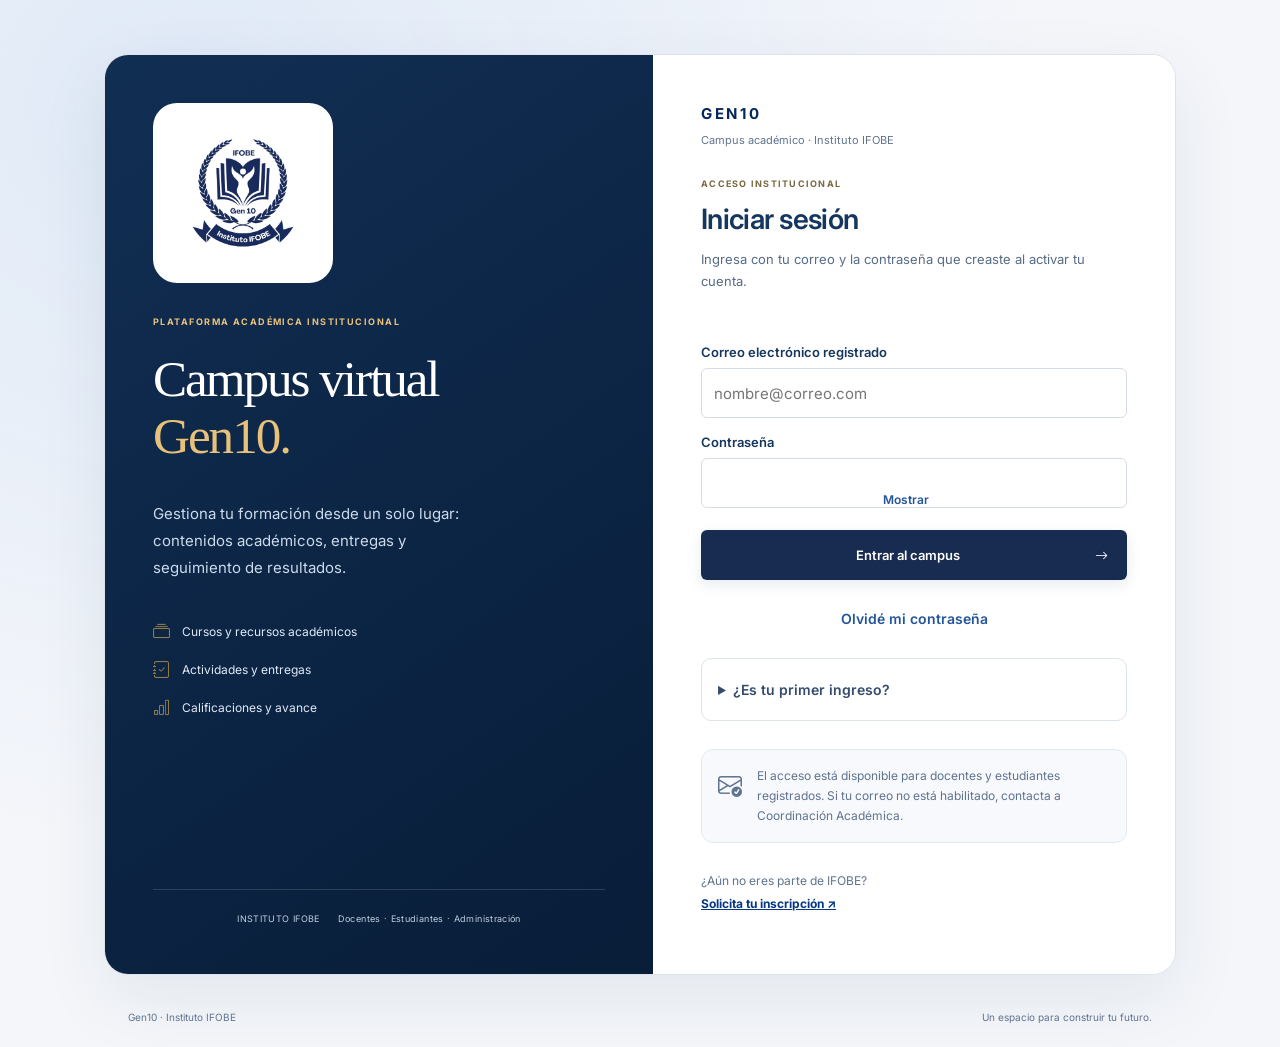
==== gen10.html @ a33c7412 "Add files via upload" ====
<!doctype html>
<html lang="es">
<head>
  <meta charset="utf-8">
  <meta name="viewport" content="width=device-width, initial-scale=1">
  <meta name="theme-color" content="#041f48">
  <title>Gen10 · Campus IFOBE</title>
  <link rel="icon" data-ifobe-imagen="icono">
  <link rel="stylesheet" href="vendor/bootstrap-icons/bootstrap-icons.min.css">
  <link rel="stylesheet" href="gen10.css">
  <link rel="stylesheet" href="gen10-institucional.css">
  <script src="inscripcion-config.js" defer></script>
  <script src="gen10-archivos.js" defer></script>
  <script src="gen10.js" defer></script>
  <script src="gen10-slider.js" defer></script>
</head>
<body>
  <a class="skip-link" href="#contenido">Saltar al contenido</a>
  <header class="campus-top">
    <a class="campus-brand" href="gen10.html" aria-label="Gen10 IFOBE, inicio"><img data-ifobe-imagen="logo" alt=""><span>gen<span class="brand-ten">10</span><small>EL CAMPUS DE IFOBE</small></span></a>
    <span class="top-caption">Aprender. Compartir. Crecer.</span>
    <div id="account" hidden><span id="accountName"></span><button id="logout" class="quiet" type="button">Salir <i class="bi bi-box-arrow-right" aria-hidden="true"></i></button></div>
  </header>
  <div id="notice" class="notice" role="status" aria-live="polite" tabindex="-1" hidden></div>
  <main id="contenido">
    <section id="access" class="access-layout" aria-labelledby="accessTitle">
      <div class="access-story">
        <img class="institute-logo" data-ifobe-imagen="logo" width="500" height="500" alt="Escudo del Instituto IFOBE">
        <p class="eyebrow">PLATAFORMA ACADÉMICA INSTITUCIONAL</p>
        <h1 id="accessTitle">Campus virtual<br><em>Gen10.</em></h1>
        <p>Gestiona tu formación desde un solo lugar: contenidos académicos, entregas y seguimiento de resultados.</p>
        <ul class="access-capabilities"><li><i class="bi bi-collection" aria-hidden="true"></i> Cursos y recursos académicos</li><li><i class="bi bi-journal-check" aria-hidden="true"></i> Actividades y entregas</li><li><i class="bi bi-bar-chart" aria-hidden="true"></i> Calificaciones y avance</li></ul>
        <div class="story-footer"><span>INSTITUTO IFOBE</span><span>Docentes · Estudiantes · Administración</span></div>
      </div>
      <div class="access-form">
        <div class="access-identity"><div><span>GEN10</span><p>Campus académico · Instituto IFOBE</p></div></div>
        <p class="eyebrow">ACCESO INSTITUCIONAL</p><h2 id="accessFormTitle">Iniciar sesión</h2>
        <p id="accessHelp">Ingresa con tu correo y la contraseña que creaste al activar tu cuenta.</p>
        <form id="loginForm">
          <label for="loginEmail">Correo electrónico registrado</label><input id="loginEmail" name="username" type="email" autocomplete="username" placeholder="nombre@correo.com" maxlength="150" required>
          <label for="loginPassword">Contraseña</label><div class="password-field"><input id="loginPassword" name="password" type="password" autocomplete="current-password" minlength="12" maxlength="128" required><button type="button" class="password-toggle" data-password="loginPassword" aria-label="Mostrar contraseña" aria-pressed="false">Mostrar</button></div>
          <button type="submit">Entrar al campus <i class="bi bi-arrow-right" aria-hidden="true"></i></button>
          <button id="recoverPassword" class="quiet" type="button">Olvidé mi contraseña</button>
          <details id="activationOptions" class="activation-options"><summary>¿Es tu primer ingreso?</summary><p>Activa tu cuenta una sola vez para crear tu contraseña. Tu correo debe estar habilitado por IFOBE.</p><button id="activateAccount" class="quiet" type="button">Activar mi cuenta</button></details>
        </form>
        <form id="requestCode" hidden><label for="email">Tu correo electrónico</label><input id="email" name="email" type="email" autocomplete="email" placeholder="nombre@correo.com" maxlength="150" required><button type="submit">Recibir código único <i class="bi bi-arrow-right" aria-hidden="true"></i></button><button id="backToLogin" class="quiet" type="button">Volver al inicio de sesión</button></form>
        <form id="verifyCode" hidden>
          <label for="code">Código único recibido por correo</label><input id="code" name="code" autocomplete="one-time-code" autocapitalize="characters" spellcheck="false" placeholder="8 caracteres" pattern="[A-Fa-f0-9]{8}" minlength="8" maxlength="8" required aria-describedby="codeHelp"><p id="codeHelp" class="hint">Válido durante 10 minutos. Utiliza el último código recibido para crear tu contraseña.</p>
          <label for="newPassword">Nueva contraseña</label><div class="password-field"><input id="newPassword" name="newPassword" type="password" autocomplete="new-password" minlength="12" maxlength="128" required aria-describedby="passwordHelp"><button type="button" class="password-toggle" data-password="newPassword" aria-label="Mostrar contraseña" aria-pressed="false">Mostrar</button></div><p id="passwordHelp" class="hint">Entre 12 y 128 caracteres. Puedes usar una frase que recuerdes.</p>
          <label for="confirmPassword">Repite la contraseña</label><div class="password-field"><input id="confirmPassword" name="confirmPassword" type="password" autocomplete="new-password" minlength="12" maxlength="128" required><button type="button" class="password-toggle" data-password="confirmPassword" aria-label="Mostrar contraseña" aria-pressed="false">Mostrar</button></div>
          <button type="submit">Guardar contraseña y entrar</button><button id="changeEmail" class="quiet" type="button">Cambiar correo o pedir otro código</button><button id="cancelActivation" class="quiet" type="button">Ya tengo contraseña: iniciar sesión</button>
        </form>
        <div class="access-note"><i class="bi bi-envelope-check" aria-hidden="true"></i><p>El acceso está disponible para docentes y estudiantes registrados. Si tu correo no está habilitado, contacta a Coordinación Académica.</p></div>
        <p class="admissions-link">¿Aún no eres parte de IFOBE? <a href="inscripcion.html">Solicita tu inscripción ↗</a></p>
      </div>
    </section>
    <section id="campus" class="campus-layout" hidden aria-label="Mi campus">
      <aside class="campus-sidebar"><p class="eyebrow">MI ESPACIO</p><nav aria-label="Campus"><button type="button" id="profileNav" data-view="perfil"><i class="bi bi-person" aria-hidden="true"></i> Datos y documentos</button><button type="button" data-view="inicio"><i class="bi bi-grid" aria-hidden="true"></i> Mi inicio</button><button type="button" data-view="cursos"><i class="bi bi-collection" aria-hidden="true"></i> Mis cursos</button><button type="button" data-view="tareas"><i class="bi bi-journal-check" aria-hidden="true"></i> Tareas</button><button type="button" data-view="examenes"><i class="bi bi-ui-checks" aria-hidden="true"></i> Exámenes</button><button type="button" data-view="seguimiento"><i class="bi bi-bar-chart" aria-hidden="true"></i> Notas y avance</button><button type="button" id="adminNav" data-view="administracion" hidden><i class="bi bi-people" aria-hidden="true"></i> Administración</button></nav><div class="sidebar-note"><i class="bi bi-lightbulb" aria-hidden="true"></i><p>Un paso a la vez.<br>Cada día, más cerca.</p></div></aside>
      <div class="campus-content"><section class="campus-slider" aria-label="Imágenes del Instituto IFOBE" aria-roledescription="carrusel">
  <div class="campus-slide" role="group" aria-label="1 de 2">
    <img class="campus-slide-background" src="img/fondo2.png" alt="" width="2000" height="1414">
    <img class="campus-slide-logo" data-ifobe-imagen="logo" alt="Escudo del Instituto IFOBE" width="500" height="500">
    <div><p>INSTITUTO IFOBE</p><h2>Tu formación nos une.</h2><span>Bienvenido a nuestro campus Gen10</span></div>
  </div>
  <div class="campus-slide" role="group" aria-label="2 de 2" hidden>
    <img class="campus-slide-background" src="img/fondo2.png" alt="" width="2000" height="1414" loading="lazy">
    <img class="campus-slide-logo" data-ifobe-imagen="logo" alt="Escudo del Instituto IFOBE" width="500" height="500">
    <div><p>GEN10 · IFOBE</p><h2>Aprender. Compartir. Crecer.</h2><span>Un espacio para construir tu futuro</span></div>
  </div>
  <div class="campus-slider-controls">
    <button type="button" data-slider-prev aria-label="Imagen anterior">‹</button>
    <span data-slider-count>1 / 2</span>
    <button type="button" data-slider-next aria-label="Imagen siguiente">›</button>
    <button type="button" data-slider-pause aria-pressed="false">Pausar</button>
  </div>
</section><div class="workspace-bar"><span id="breadcrumb">Mi inicio</span><button type="button" class="quiet" id="refresh"><i class="bi bi-arrow-clockwise" aria-hidden="true"></i> Actualizar</button></div><div id="view"></div></div>
    </section>
  </main>
  <footer class="campus-footer"><span>Gen10 · Instituto IFOBE</span><span>Un espacio para construir tu futuro.</span></footer>
  <dialog id="editor" aria-labelledby="editorTitle"><div class="dialog-heading"><h2 id="editorTitle"></h2><button type="button" id="closeEditor" class="quiet" aria-label="Cerrar">✕</button></div><form id="editorForm"><div id="editorFields"></div><p id="editorError" class="form-error" role="alert" hidden></p><div class="dialog-actions"><button type="submit" id="saveEditor">Guardar</button></div></form></dialog>
  <dialog id="fileViewer" class="file-viewer" aria-labelledby="fileTitle"><div class="dialog-heading"><h2 id="fileTitle">Archivo</h2><button id="closeFile" class="quiet" type="button">Cerrar</button></div><div id="fileContent"></div><div class="dialog-actions"><a id="fileOpen" class="download-file" target="_blank" rel="noopener noreferrer" hidden>Abrir en otra pestaña</a><a id="fileDownload" class="download-file" download hidden>Descargar archivo</a></div></dialog>
  <dialog id="loadingDialog" class="loading-dialog" aria-labelledby="loadingTitle" aria-describedby="loadingMessage"><div class="loading-spinner" aria-hidden="true"></div><h2 id="loadingTitle">Un momento</h2><p id="loadingMessage" role="status" aria-live="polite">Preparando tu campus…</p><span>Gen10 · Instituto IFOBE</span></dialog>
</body>
</html>
---- gen10.css ----
@import url('https://fonts.googleapis.com/css2?family=DM+Sans:wght@400;500;600;700&family=Manrope:wght@400;500;600;700;800&display=swap');
:root{font-family:'DM Sans',system-ui,sans-serif;color:#203638;background:#f7f8f5;font-synthesis:none;--green:#163c3b;--muted:#657474;--line:#dde4de;--lime:#d6eb9b}
*{box-sizing:border-box}body{margin:0}button,input,select,textarea{font:inherit}button,a,input,select,textarea{touch-action:manipulation}button{cursor:pointer;border:1px solid transparent;background:var(--green);color:white;border-radius:10px;padding:12px 18px;font-weight:600;min-height:44px}button:hover{background:#275352}button:disabled{opacity:.6;cursor:wait}a{color:var(--green)}button:focus-visible,a:focus-visible{outline:3px solid #8fba50;outline-offset:3px}[hidden]{display:none!important}h1,h2,h3,h4{font-family:Manrope,system-ui,sans-serif;letter-spacing:-.035em}p{line-height:1.65}h2{font-size:28px;margin:0 0 16px}h3{font-size:19px}.quiet{color:var(--green);background:transparent;border-color:var(--line)}.quiet:hover{background:#e8eee7}.skip-link{position:absolute;top:-100px;background:white;z-index:10;padding:14px}.skip-link:focus{top:4px}.campus-top{height:98px;display:flex;align-items:center;justify-content:space-between;gap:20px;max-width:1500px;margin:auto;padding:0 5%;border-bottom:1px solid var(--line)}.campus-brand{display:flex;align-items:center;gap:12px;text-decoration:none;font-family:Manrope,sans-serif;font-size:33px;font-weight:800;letter-spacing:-2px;line-height:1}.campus-brand img{width:48px;height:58px;object-fit:contain}.brand-ten{color:#789749}.campus-brand small{font:600 8px 'DM Sans',sans-serif;letter-spacing:2px;display:block;margin-top:9px}.top-caption{font-size:12px;color:var(--muted)}#account{display:flex;align-items:center;gap:16px;font-size:13px}#contenido{max-width:1440px;margin:auto}.access-layout{display:grid;grid-template-columns:1.15fr 1fr;gap:7%;padding:42px 5% 50px;align-items:center}.access-story{position:relative;overflow:hidden;background:var(--green);border-radius:24px;min-height:650px;padding:48px;color:#eff5e9}.eyebrow{font-size:10px;letter-spacing:2px;font-weight:700;margin:0 0 20px}.access-story>.eyebrow{color:var(--lime)}.access-story h1{font-size:clamp(36px,4.2vw,59px);line-height:1.13;font-weight:500;margin:25px 0}.access-story h1 em{font-style:normal;color:var(--lime)}.access-story>p:not(.eyebrow){font-size:14px;color:#c0d0c7;max-width:330px}.story-footer{display:flex;justify-content:space-between;gap:18px;border-top:1px solid #ffffff26;padding-top:20px;font-size:10px;color:#c6d5c9}.learning-art{position:relative;height:192px;max-width:300px;margin:12px auto 26px}.art-circle{position:absolute;width:175px;height:175px;border:1px solid #688277;border-radius:50%;right:-20px;top:0}.art-card{position:absolute;inset:15px 40px 0 0;transform:rotate(-7deg);border-radius:15px;background:#e9eddc;color:var(--green);padding:22px;box-shadow:10px 12px 0 #102f32}.art-card>i{font-size:27px;display:block;margin-bottom:15px}.art-card>span{font-size:14px;font-weight:700}.art-lines{display:flex;gap:5px;margin-top:18px}.art-lines b{display:block;height:5px;width:32%;background:#9aa986;border-radius:5px}.art-lines b:last-child{background:#cfd6c1}.art-seal{position:absolute;right:0;bottom:8px;border-radius:50%;background:var(--lime);color:var(--green);padding:20px;font-size:30px;transform:rotate(10deg)}.access-form{max-width:385px;width:100%;padding:20px 0}.access-form h2{font-size:34px}.access-form>p:not(.eyebrow){color:var(--muted);font-size:14px}.access-form form{margin-top:28px}.access-form form button{width:100%;margin-top:16px}.access-form form button .bi{float:right}.access-note{display:flex;gap:15px;margin-top:28px;padding-top:24px;border-top:1px solid var(--line);color:var(--muted)}.access-note .bi{font-size:24px}.access-note p{margin:0;font-size:12px}.admissions-link{font-size:12px!important;margin-top:28px}.admissions-link a{display:block;font-weight:700;margin-top:4px}label{display:block;font-size:12px;font-weight:700;margin:18px 0 8px}input,select,textarea{width:100%;min-height:46px;padding:12px;border:1px solid #ccd8ce;border-radius:8px;background:white;color:#203638}textarea{min-height:130px;resize:vertical;line-height:1.6}input:focus,select:focus,textarea:focus{outline:2px solid #bbd594;outline-offset:1px}input[type=checkbox]{width:18px;min-height:18px;margin-right:8px;accent-color:var(--green)}.checkbox-label{display:flex;align-items:center}.hint{font-size:12px;color:var(--muted)}.notice{max-width:1300px;margin:18px auto 0;border:1px solid #c4d6bf;border-radius:10px;background:#edf4e5;padding:14px 20px;font-size:14px}.notice[data-kind=error],.form-error{color:#8c3030;background:#fff0ed;border-color:#edc9c1}.campus-layout{display:grid;grid-template-columns:215px minmax(0,1fr);min-height:70vh;padding:0 4%}.campus-sidebar{border-right:1px solid var(--line);padding:32px 20px 24px 0}.campus-sidebar nav{display:grid;gap:8px}.campus-sidebar nav button{text-align:left;color:#63726b;background:transparent;font-size:13px;font-weight:500;padding:13px}.campus-sidebar nav button[aria-current=page]{background:#e3edd9;color:var(--green);font-weight:700}.campus-sidebar nav button:hover{background:#edf1e8}.campus-sidebar .bi{margin-right:8px;font-size:17px}.sidebar-note{border-radius:14px;background:#eaf0e3;padding:20px;margin-top:55px;font-size:12px}.sidebar-note>.bi{font-size:25px}.campus-content{padding:24px 0 45px 34px;min-width:0}.workspace-bar{display:flex;justify-content:space-between;align-items:center;margin-bottom:28px;font-size:12px;color:var(--muted)}.workspace-bar button{font-size:12px;padding:8px 12px}.welcome-banner{border-radius:18px;padding:30px;background:#e7eedb;position:relative;overflow:hidden}.welcome-banner .eyebrow{margin-bottom:10px}.welcome-banner h1{font-size:32px;margin:0 0 10px}.welcome-banner p{max-width:580px;margin:0;color:#566853;font-size:14px}.stats-grid{display:grid;grid-template-columns:repeat(3,minmax(0,1fr));gap:16px;margin:22px 0 30px}.stat{background:white;border:1px solid var(--line);border-radius:12px;padding:20px}.stat strong{font-family:Manrope,sans-serif;display:block;font-size:31px;margin-bottom:5px}.stat span{font-size:12px;color:var(--muted)}.section-heading{display:flex;justify-content:space-between;align-items:center;gap:16px;margin:25px 0 18px}.section-heading h2{margin:0;font-size:23px}.section-heading button{font-size:12px}.course-grid{display:grid;grid-template-columns:repeat(2,minmax(0,1fr));gap:20px}.course-card{background:white;border:1px solid var(--line);border-radius:15px;overflow:hidden}.course-cover{height:95px;background:#dfe9d4;display:flex;align-items:center;justify-content:space-between;padding:20px 24px}.course-card:nth-child(3n+2) .course-cover{background:#e6e5d8}.course-card:nth-child(3n) .course-cover{background:#dde8eb}.course-cover>.bi{font-size:35px;opacity:.7}.course-body{padding:22px}.course-body h3{margin:0 0 10px;overflow-wrap:anywhere}.course-body p{font-size:13px;color:var(--muted);display:-webkit-box;-webkit-line-clamp:2;-webkit-box-orient:vertical;overflow:hidden;min-height:42px}.course-body button{width:100%;margin-top:12px}.course-meta{display:flex;justify-content:space-between;font-size:11px;color:var(--muted);gap:8px}.badge{display:inline-block;font-size:10px;line-height:1.4;letter-spacing:.03em;border-radius:20px;padding:5px 9px;background:#ffffffa6;color:#39513a;font-weight:700}.badge.draft{background:#f6ebd5;color:#846221}.badge.late{background:#fae7de;color:#954624}.panel{background:white;border:1px solid var(--line);border-radius:14px;padding:24px;margin:18px 0}.panel h3{margin-top:0}.panel h4{margin:12px 0}.panel p{font-size:14px}.empty{padding:35px 24px;text-align:center;border:1px dashed #c8d4c5;border-radius:14px;color:var(--muted);font-size:14px}.actions{display:flex;flex-wrap:wrap;gap:10px;margin-top:16px}.actions button,.actions a{font-size:12px}.resource{display:inline-flex;align-items:center;gap:6px;font-weight:700;overflow-wrap:anywhere}.prose{white-space:pre-wrap;overflow-wrap:anywhere;font-size:14px;line-height:1.8}.muted{color:var(--muted)}.progress-label{display:flex;justify-content:space-between;font-size:12px;margin:16px 0 8px}progress{appearance:none;width:100%;height:7px;border:0;border-radius:10px;overflow:hidden;background:#e8eee4}progress::-webkit-progress-bar{background:#e8eee4}progress::-webkit-progress-value{background:#829e55}progress::-moz-progress-bar{background:#829e55}.tabs{display:flex;gap:8px;overflow:auto;margin-top:24px;padding-bottom:4px}.tabs button{white-space:nowrap;font-size:12px;background:transparent;color:var(--green);border-color:var(--line)}.tabs button[aria-pressed=true]{background:var(--green);color:white}.task-top{display:flex;justify-content:space-between;gap:15px;align-items:start}.task-top h3{margin-bottom:10px}.task-top small{font-size:11px;white-space:nowrap}.table-wrap{overflow:auto}table{width:100%;border-collapse:collapse;font-size:12px;min-width:560px}th,td{text-align:left;padding:14px 12px;border-bottom:1px solid var(--line);vertical-align:top}th{font-size:10px;text-transform:uppercase;letter-spacing:.06em;color:var(--muted)}td button{padding:7px 10px;min-height:35px;font-size:11px}td .hint{margin:5px 0}dialog{border:1px solid var(--line);border-radius:18px;width:min(680px,calc(100% - 28px));max-height:calc(100svh - 40px);padding:26px;color:#203638}dialog::backdrop{background:#0c2729a6;backdrop-filter:blur(3px)}.dialog-heading{display:flex;align-items:center;justify-content:space-between;gap:20px}.dialog-heading h2{font-size:24px;margin:0}.dialog-heading button{font-size:18px}.dialog-actions{display:flex;justify-content:flex-end;margin-top:22px}.form-error{border-radius:8px;padding:12px;font-size:13px}.campus-footer{max-width:1300px;border-top:1px solid var(--line);padding:25px 0;margin:0 auto;display:flex;justify-content:space-between;gap:20px;font-size:11px;color:var(--muted)}.grades-note{font-size:12px;color:var(--muted)}.toolbar{display:flex;gap:12px;align-items:center;flex-wrap:wrap}.toolbar input{max-width:340px}.staff-note{border-left:3px solid #a5bd75;padding-left:15px;color:var(--muted);font-size:13px}.submission{border-left:3px solid #cadab4;padding:0 0 0 20px;margin:22px 0}.submission h4{overflow-wrap:anywhere}
@media(max-width:1000px){.access-layout{gap:5%;padding:30px}.access-story{padding:32px}.campus-layout{grid-template-columns:180px minmax(0,1fr);padding:0 24px}.campus-content{padding-left:24px}.course-grid{grid-template-columns:1fr}.campus-footer{margin:0 25px}.notice{margin:16px 24px 0}}
@media(max-width:700px){.campus-top{height:82px;padding:0 20px}.campus-brand{font-size:28px}.campus-brand img{height:44px;width:36px}.top-caption{display:none}.access-layout{display:flex;flex-direction:column;padding:24px 20px;gap:25px}.access-story{min-height:0;width:100%;padding:28px}.access-story h1{font-size:38px}.learning-art{display:none}.story-footer{margin-top:25px}.access-form{max-width:none;padding:5px 8px 20px}.access-form h2{font-size:29px}.campus-layout{display:block;padding:0 16px}.campus-sidebar{border-right:0;border-bottom:1px solid var(--line);padding:18px 0 12px}.campus-sidebar>.eyebrow,.sidebar-note{display:none}.campus-sidebar nav{display:flex;overflow:auto;gap:5px}.campus-sidebar nav button{white-space:nowrap;font-size:11px;padding:10px}.campus-sidebar .bi{margin-right:4px}.campus-content{padding:20px 0 30px}.welcome-banner{padding:24px}.welcome-banner h1{font-size:26px}.stats-grid{gap:8px}.stat{padding:14px 10px}.stat strong{font-size:25px}.stat span{font-size:10px}.panel{padding:18px}.task-top{flex-direction:column;gap:0}.campus-footer{margin:0 20px;flex-direction:column;gap:5px}#accountName{display:none}.notice{margin:12px 16px 0}.section-heading{align-items:flex-start}.section-heading h2{font-size:21px}}
@media(prefers-reduced-motion:no-preference){button,a{transition:background .15s ease}dialog[open]{animation:appear .15s ease}@keyframes appear{from{opacity:0;transform:translateY(8px)}to{opacity:1;transform:translateY(0)}}}

/* Inicio del estudiante: agenda y resultados agrupados. */
.learning-overview{display:grid;grid-template-columns:1.25fr 1fr;gap:24px;margin:28px 0}.learning-overview .panel{margin:0;border-radius:20px}.agenda-item{display:flex;gap:16px;align-items:center;padding:20px 0;border-top:1px solid #e4e9ef}.agenda-item>div{flex:1}.agenda-item h3{margin:5px 0;font-size:16px}.agenda-item small,.grade-preview-row small{display:block;color:#68778a;font-size:12px}.agenda-icon{display:grid;place-items:center;background:#edf3f8;color:#142d4e;width:44px;height:44px;border-radius:14px;flex-shrink:0}.grade-preview-row{display:flex;justify-content:space-between;gap:18px;padding:20px 0;border-top:1px solid #e4e9ef}.grade-preview-row>span{font-size:24px;font-weight:700;text-align:right;color:#142d4e}.welcome-banner{border-radius:24px}.course-card{border-radius:20px;box-shadow:0 8px 28px #142d4e0b}.stat{border-radius:18px}.grade-student{padding:22px 0}.grade-student table td{padding:16px 12px}@media(max-width:850px){.learning-overview{grid-template-columns:1fr}.agenda-item{flex-wrap:wrap}.agenda-item .quiet{margin-left:60px}}
---- gen10-institucional.css ----
@import url('https://fonts.googleapis.com/css2?family=Inter:wght@400;500;600;700;800&display=swap');

.exam-question{min-width:0;border:1px solid #dce6f3;border-radius:10px;padding:18px;margin:22px 0}
.exam-question legend{padding:0 8px;font-weight:600;font-size:14px;white-space:normal;overflow-wrap:anywhere}
.exam-option{display:flex;align-items:flex-start;gap:12px;padding:12px;background:#f6f8fc;border-radius:6px;cursor:pointer;font-weight:400;line-height:1.6}
.exam-option input[type=radio]{width:18px;min-height:18px;height:18px;flex:0 0 18px;margin:3px 0 0;accent-color:#063784}
.exam-option:has(input:checked){background:#e7effc;outline:1px solid #8caad5}
.exam-progress{display:flex;flex-wrap:wrap;align-items:center;justify-content:space-between;gap:12px;color:#142d4e}
.exam-progress span{font-size:13px;color:#637185}
.exam-progress progress{width:100%;height:10px;accent-color:#b78a37}
.grade-student{border-top:1px solid #dce6f3;padding-top:18px;margin-top:24px}
.grade-student .stat strong{font-size:26px}

/* Identidad institucional y presentación del inicio de sesión. */
#access .access-story{display:flex;flex-direction:column;padding:40px 48px;min-height:640px;background:linear-gradient(145deg,#052759,#021a3e)}
.institute-logo{display:block;width:220px;max-width:100%;height:auto;object-fit:contain;align-self:flex-start;margin:0 0 24px}
#access .access-story h1{font-size:clamp(34px,3.7vw,52px);font-weight:700;letter-spacing:-.04em;margin:0 0 20px}
#access .access-story>.eyebrow{font-size:10px;letter-spacing:.14em;color:#ffbc2d}
#access .access-story>p:not(.eyebrow){max-width:420px;line-height:1.8}
.access-capabilities{list-style:none;padding:0;margin:18px 0 32px;display:grid;gap:16px;font-size:13px;color:#d8e6fa}
.access-capabilities li{display:flex;align-items:center;gap:12px}
.access-capabilities .bi{color:#ffbc2d;font-size:18px}
#access .story-footer{margin-top:auto;flex-wrap:wrap;font-size:10px;line-height:1.6}
.access-identity{display:flex;align-items:center;gap:18px;margin-bottom:32px;padding-bottom:24px;border-bottom:1px solid #dce6f3}
.access-identity img{display:block;width:88px;height:88px;object-fit:contain;flex-shrink:0}
.access-identity span{font-size:22px;font-weight:800;letter-spacing:.08em;color:#052759}
.access-identity p{font-size:12px;color:#60738f;margin:6px 0 0}
#access .access-form{min-width:0;max-width:500px}
@media(max-width:700px){
 #access.access-layout{display:grid;grid-template-columns:minmax(0,1fr);gap:0}
 #access .access-story{min-height:0;padding:28px}
 .institute-logo{width:160px;margin-bottom:18px}
 #access .access-story h1{font-size:34px}
 .access-capabilities{margin-bottom:24px;gap:12px}
 #access .access-form{max-width:none;padding:28px 22px}
 .access-identity{margin-bottom:24px;gap:14px}
 .access-identity img{width:72px;height:72px}
}

/* Acceso diario y activación inicial. */
.access-layout{overflow:hidden;border:1px solid #dce6f3;border-radius:24px;box-shadow:0 18px 60px #142d4e12}
.access-form{background:#fff;padding:clamp(24px,5vw,64px)}
.access-form h2{font-size:clamp(26px,3vw,36px);letter-spacing:-.035em;margin-bottom:12px}
.access-form #accessHelp{color:#586b84;line-height:1.7;margin-bottom:28px}
.access-form input{min-height:50px;border-radius:10px;background:#f8fafd;border:1px solid #cbd7e6}
.access-form input:focus{outline:3px solid #d5e5ff;outline-offset:1px;border-color:#315fc3}
.access-form form>button[type="submit"]{min-height:50px;border-radius:10px;margin-top:24px}
#recoverPassword{border:0;background:transparent;color:#24559c;font-size:14px}
.activation-options{margin-top:20px;border-top:1px solid #e0e7ef;padding-top:20px;font-size:14px}
.activation-options summary{cursor:pointer;color:#344b6c;font-weight:600;padding:8px 0}
.activation-options p{line-height:1.6;color:#60738f}
.activation-options button{width:100%;margin-top:10px}
@media(max-width:600px){.access-layout{border-radius:16px;margin:16px}.access-form{padding:26px 20px}}

/* Identidad compartida con certificados, matrículas y notas. */
.course-card{display:flex;flex-direction:column;transition:box-shadow .18s ease}
.course-card:hover{box-shadow:0 8px 28px #05275914}
.course-card .course-cover{height:190px;position:relative;overflow:hidden;background:linear-gradient(135deg,#dce8f9,#f1f5fc)}
.course-cover>.bi{font-size:60px;opacity:.3}
.course-cover .g10-cover-image{position:absolute;inset:0;width:100%;height:100%;object-fit:cover}
.course-cover .badge{position:absolute;top:14px;right:14px;z-index:1;background:white;box-shadow:0 2px 10px #0002}
.course-body{display:flex;flex-direction:column;flex:1}
.course-kicker{color:#60738f;font-size:9px;letter-spacing:.12em;font-weight:700;margin-bottom:12px}
.course-body h3{font-size:22px;line-height:1.35}
.course-body>button{margin-top:auto}
.course-meta{border-top:1px solid #e5eefb;padding-top:16px;margin:12px 0}
.course-hero:empty,.course-hero:has(img[hidden]){display:none}
.course-hero img{width:100%;max-height:300px;object-fit:cover;border-radius:12px;margin:12px 0}
#editor{width:min(720px,94vw);max-height:90svh;padding:0;border:1px solid #dce6f3;border-radius:16px}
#editor>.dialog-heading{padding:22px 28px;background:#f1f5fc;margin:0;border-bottom:1px solid #dce6f3}
#editorForm{padding:8px 28px 24px}
.editor-intro{color:#60738f;font-size:14px;margin:16px 0 24px}
.upload-section{min-width:0;margin:24px 0;padding:18px;border:1px solid #dce6f3;border-radius:12px}
.upload-section legend{padding:0 8px;font-weight:700;font-size:14px}
.upload-zone{background:#f5f8fe;border:1px dashed #7e9ac4;border-radius:10px;padding:20px;display:flex;flex-direction:column;align-items:center;text-align:center;gap:10px;cursor:pointer}
.upload-zone:hover,.upload-zone:focus-within{border-color:#063784;background:#edf4ff}
.upload-zone>.bi{font-size:30px;color:#28599c}
.upload-zone input{max-width:100%;background:white;font-size:12px}
.upload-selection{font-weight:400;font-size:12px;overflow-wrap:anywhere;max-width:100%;color:#60738f}
.existing-files label{padding:12px;background:#f5f8fe;border-radius:8px;overflow-wrap:anywhere}
.existing-files small{display:block;color:#60738f;font-weight:400;margin-top:4px}
.cover-preview{width:100%;height:180px;object-fit:cover;border-radius:8px;margin-top:16px}
.materials-list{display:grid;gap:10px;margin:20px 0}
.material-file{display:flex;align-items:center;gap:14px;width:100%;text-align:left;padding:14px;background:#f7faff!important}
.material-file>span{flex:1;min-width:0}.material-file strong{display:block;overflow-wrap:anywhere;font-size:13px}
.material-file small{display:block;margin-top:5px;color:#60738f;font-size:11px}
.material-file>.bi:first-child{font-size:26px;color:#28599c}
.file-viewer{width:min(1100px,96vw);max-height:94svh;border:1px solid #dce6f3;border-radius:14px;padding:24px}
.file-viewer h2{font-size:20px;overflow-wrap:anywhere}
#fileContent{background:#f1f5fc;padding:12px;min-height:160px;border-radius:8px}
#fileContent iframe,#fileContent object{display:block;width:100%;height:65svh;border:0;background:white}
#fileContent img,#fileContent video{display:block;max-width:100%;max-height:65svh;margin:auto;object-fit:contain}
#fileContent audio{width:100%}#fileContent pre{white-space:pre-wrap;overflow-wrap:anywhere;max-height:65svh;overflow:auto}
.file-viewer .dialog-actions{display:flex;gap:12px;flex-wrap:wrap;position:sticky;bottom:0;background:white;padding:16px 0 0}
.course-settings dl{display:grid;grid-template-columns:minmax(130px,1fr) 3fr;gap:16px;margin:24px 0}
.course-settings dt{font-weight:700;color:#344b6c}.course-settings dd{margin:0;overflow-wrap:anywhere}
.tabs{display:flex;flex-wrap:wrap;gap:8px;margin:24px 0}
.tabs button{min-height:44px}
#campus[data-role="estudiante"] .welcome-banner{background:linear-gradient(120deg,#143c55,#176b73)}
#campus[data-role="estudiante"] .course-cover>.badge{display:none}
#campus[data-role="estudiante"] .course-card{border-top:3px solid #27858b}
#campus[data-role="estudiante"] .course-body progress{accent-color:#17767e}
#campus[data-role="docente"] .course-card{border-top:3px solid #315fc3}
#campus[data-role="admin"] .course-card{border-top:3px solid #b78a37}
.course-body{display:flex;flex-direction:column;flex:1}.course-body>button:last-child{margin-top:auto}
@media(max-width:600px){.course-settings dl{grid-template-columns:1fr;gap:8px}.course-settings dd{margin-bottom:12px}.tabs button{flex:1 1 140px}}
.download-file{display:inline-block;background:#063784;color:white;padding:12px 18px;border-radius:7px;text-decoration:none}
@media(max-width:600px){#editorForm{padding:8px 16px 20px}#editor>.dialog-heading{padding:16px}.upload-section{padding:12px}.file-viewer{padding:14px}.course-card .course-cover{height:170px}}
:root{font-family:Inter,system-ui,sans-serif;color:#15365e;background:#edf4fb;--green:#063784;--muted:#60738f;--line:#dce6f3;--lime:#ffbc2d}
body{background:linear-gradient(125deg,#edf4fb,#f9fbff);min-height:100svh}
h1,h2,h3,h4,.stat strong{font-family:Inter,system-ui,sans-serif}
button{background:linear-gradient(100deg,#062e75,#0648ae);border-radius:7px}
button:hover{background:#0d3870}
button:focus-visible,a:focus-visible{outline-color:#f2b632}
input,select,textarea{border-color:#ccdff8;color:#254982;border-radius:7px}
input:focus,select:focus,textarea:focus{outline-color:#598ac9}
.quiet{background:transparent;color:#063784}
.quiet:hover{background:#edf4ff}
.campus-top{max-width:none;background:linear-gradient(110deg,#041f48,#063374);color:white;border-bottom:3px solid #ffbc2d;padding:0 26px}
.campus-brand{color:white;font-family:Inter,system-ui,sans-serif;letter-spacing:.025em}
.campus-brand img{filter:brightness(0) invert(1);width:60px;height:60px}
.campus-brand small{font-family:Inter,system-ui,sans-serif;color:white}
.brand-ten{color:#ffbc2d}
.top-caption{color:#d8e6fa}
#account .quiet{color:white;border-color:#ffffff40;border-radius:24px}
#account .quiet:hover{background:#ffffff20}
.access-layout{gap:0;margin:32px 24px;padding:0;background:white;border:1px solid var(--line);border-radius:14px;overflow:hidden;align-items:stretch}
.access-story{background:linear-gradient(145deg,#052759,#021a3e);border-radius:0;border-bottom:4px solid #ffbc2d;color:white}
.access-story>p:not(.eyebrow),.story-footer{color:#d8e6fa}
.access-form{max-width:480px;align-self:center;justify-self:center;padding:42px}
.art-card{background:#edf4ff;box-shadow:10px 12px 0 #021a3e}
.art-circle{border-color:#5480b2}
.art-lines b{background:#7294bf}.art-lines b:last-child{background:#ccdff8}
.campus-layout{grid-template-columns:240px minmax(0,1fr);padding:0;max-width:none;min-height:calc(100svh - 160px)}
#contenido:has(.campus-layout:not([hidden])){max-width:none}
.campus-sidebar{position:relative;background:linear-gradient(145deg,#052759,#021a3e);color:white;padding:28px 12px;border:0}
.campus-sidebar>.eyebrow{padding-left:15px;color:#aec5e5}
.campus-sidebar nav button{color:white;border-left:3px solid transparent;border-radius:0 8px 8px 0;padding:14px 12px}
.campus-sidebar nav button[aria-current=page],.campus-sidebar nav button:hover{background:#0d3870;color:#ffbc2d;border-left-color:#ffbc2d}
.sidebar-note{background:#ffffff08;border:1px solid #23558f;color:white;border-radius:14px}
.sidebar-note>.bi{color:#ffbc2d}
.campus-content{margin:24px;padding:24px;background:white;border:1px solid #e5eefb;border-radius:14px}
.workspace-bar{padding-bottom:18px;border-bottom:1px solid var(--line)}
.welcome-banner{background:linear-gradient(110deg,#052759,#073c80);border-bottom:3px solid #ffbc2d;border-radius:10px;color:white}
.welcome-banner .eyebrow{color:#ffbc2d}.welcome-banner p{color:#d8e6fa}
.stat{background:linear-gradient(125deg,#f8fbff,#edf4ff);border-radius:10px}.stat strong{color:#0748aa}
.panel,.course-card{border-radius:10px;box-shadow:none}
.course-cover{background:#edf4ff;color:#063784}
.course-card:nth-child(3n+2) .course-cover{background:#fff4d9}
.course-card:nth-child(3n) .course-cover{background:#e4edf9}
.badge{color:#254982}.notice{background:#edf4ff;border-color:#ccdff8}
.campus-footer{color:#60738f;padding:20px 26px}
@media(min-width:901px){.campus-sidebar nav{position:static}}
@media(max-width:900px){
 .campus-layout{grid-template-columns:1fr}
 .campus-sidebar{padding:12px}
 .campus-sidebar>.eyebrow,.sidebar-note{display:none}
 .campus-sidebar nav{display:flex;flex-wrap:wrap;gap:6px}
 .campus-sidebar nav button{flex:1 1 140px;min-height:44px}
 .campus-content{margin:12px;padding:20px 14px}
 .access-layout{margin:20px 12px}.access-form{padding:30px}
}
@media(max-width:600px){
 .campus-top{height:auto;min-height:88px;padding:14px;flex-wrap:wrap;gap:12px}
 .campus-brand{font-size:26px}.campus-brand img{width:46px;height:46px}
 #account{max-width:100%;flex-wrap:wrap}.top-caption{display:none}
 .access-layout{grid-template-columns:1fr}.access-story{min-height:0;padding:28px}
 .access-story h1{font-size:36px}.learning-art{display:none}
 .access-form{padding:28px 22px}.access-form h2{font-size:28px}
 .campus-footer{padding:20px 14px}
}

/* Keep navigation anchored while the document content scrolls. */
:root{--campus-header-height:98px;--campus-menu-height:76px}
html{scroll-padding-top:calc(var(--campus-header-height) + 16px)}
body{padding-top:var(--campus-header-height)}
.campus-top{position:fixed;inset:0 0 auto;z-index:100;height:var(--campus-header-height);min-height:0;flex-wrap:nowrap;margin:0;width:100%}
.campus-brand{flex-shrink:0}
#account{min-width:0;flex-wrap:nowrap}
#accountName{overflow:hidden;text-overflow:ellipsis;white-space:nowrap}
#logout{flex-shrink:0}
.skip-link{position:fixed;z-index:110}
.campus-sidebar{position:fixed;inset:var(--campus-header-height) auto 0 0;z-index:90;width:240px;overflow-y:auto;overscroll-behavior:contain}
.campus-content{grid-column:2;min-width:0}
body:has(#campus:not([hidden])) .campus-footer{margin-left:240px}
@media(max-width:900px){
 .top-caption{display:none}
 body:has(#campus:not([hidden])){padding-top:calc(var(--campus-header-height) + var(--campus-menu-height))}
 html:has(#campus:not([hidden])){scroll-padding-top:calc(var(--campus-header-height) + var(--campus-menu-height) + 16px)}
 .campus-sidebar{inset:var(--campus-header-height) 0 auto;width:100%;height:var(--campus-menu-height);padding:8px 12px;overflow:hidden}
 .campus-sidebar nav{height:100%;flex-wrap:nowrap;overflow-x:auto;align-items:center;overscroll-behavior-x:contain}
 .campus-sidebar nav button{flex:0 0 auto;white-space:nowrap}
 .campus-content{grid-column:1}
 body:has(#campus:not([hidden])) .campus-footer{margin-left:0}
}
@media(max-width:600px){
 :root{--campus-header-height:88px}
 .campus-top{padding:10px 14px;gap:8px}
}

/* Acceso universitario: escudo sobre blanco y sin cabecera superior. */
body:has(#access:not([hidden])){padding-top:0;background:#f3f4f6}
body:has(#access:not([hidden])) .campus-top{display:none}
html:has(#access:not([hidden])){scroll-padding-top:16px}
body:has(#access:not([hidden])) #contenido{max-width:1120px;padding:clamp(24px,6vh,64px) 24px 24px}
body:has(#access:not([hidden])) .notice{max-width:1072px;margin:20px auto 0}
#access.access-layout{grid-template-columns:1fr 1fr;margin:0;border:1px solid #e0e4ea;border-radius:12px;box-shadow:0 20px 65px #1527440d}
#access .access-story{background:#fff;color:#172c50;border-bottom:0;border-right:1px solid #e4e7ed;padding:44px 48px;min-height:640px;align-items:center;text-align:center}
#access .institute-logo{width:200px;height:200px;align-self:center;margin:0 0 28px;filter:none;object-fit:contain}
#access .access-story>.eyebrow{color:#7b683e;font-size:9px;letter-spacing:.16em}
#access .access-story h1{font-family:Georgia,'Times New Roman',serif;font-weight:400;font-size:44px;line-height:1.15;letter-spacing:-.025em}
#access .access-story h1 em{color:#172c50}
#access .access-story>p:not(.eyebrow){color:#657084;font-size:13px;max-width:330px;line-height:1.8}
#access .access-capabilities{color:#4f5e74;text-align:left;font-size:12px;gap:14px;margin:20px 0 28px}
#access .access-capabilities .bi{color:#927a45;font-size:17px}
#access .story-footer{width:100%;justify-content:center;border-top:1px solid #e4e7ed;color:#748093;font-size:9px;letter-spacing:.04em}
#access .access-form{background:#fbfcfe;padding:48px;max-width:none;align-self:stretch;display:flex;flex-direction:column;justify-content:center}
#access .access-identity{border:0;margin-bottom:28px;padding:0}
#access .access-identity span{font-size:15px;letter-spacing:.18em;font-weight:700}
#access .access-identity p{font-size:11px;margin-top:8px}
#access .access-form>.eyebrow{color:#7b683e;font-size:9px;letter-spacing:.14em;margin-bottom:10px}
#access .access-form h2{font-size:28px;font-weight:600;letter-spacing:-.025em;margin:0 0 12px}
#access .access-form #accessHelp{font-size:13px;line-height:1.7;margin:0 0 8px}
#access .access-form input{background:white;border-color:#d6dce5;border-radius:6px}
#access .access-form form>button[type=submit]{background:#172c50;border-radius:6px;font-size:13px}
#access .access-form form>button[type=submit]:hover{background:#233e67}
body:has(#access:not([hidden])) .campus-footer{max-width:1072px;border:0;padding:12px 24px 24px;font-size:10px}
@media(max-width:700px){
 body:has(#access:not([hidden])) #contenido{padding:20px 14px 14px}
 #access.access-layout{grid-template-columns:minmax(0,1fr)}
 #access .access-story{min-height:0;padding:28px 24px;border-right:0;border-bottom:1px solid #e4e7ed}
 #access .institute-logo{width:144px;height:144px;margin-bottom:18px}
 #access .access-story h1{font-size:34px;margin-bottom:12px}
 #access .access-capabilities,#access .story-footer{display:none}
 #access .access-story>p:not(.eyebrow){margin-bottom:0}
 #access .access-form{padding:32px 24px}
 body:has(#access:not([hidden])) .notice{margin:14px}
}

/* Presentación del campus y acceso. */
body{background:#f3f6fb}
body:has(#access:not([hidden])){background:radial-gradient(ellipse at 15% 10%,#dfe9f7,transparent 55%),#f4f6fa}
body:has(#access:not([hidden])) main{max-width:1180px;padding-top:clamp(24px,5vh,64px)}
body:has(#access:not([hidden])) #access{border-radius:24px;border:1px solid #dce3ed;box-shadow:0 24px 70px #142d4e14;overflow:hidden;grid-template-columns:1.05fr 1fr}
body:has(#access:not([hidden])) #access .access-story{background:linear-gradient(145deg,#112e53,#081d38);color:#fff;text-align:left;align-items:flex-start;padding:48px;position:relative;border-right:0}
body:has(#access:not([hidden])) #access .institute-logo{width:180px;height:180px;align-self:flex-start;background:#fff;border-radius:24px;padding:10px;margin-bottom:32px}
body:has(#access:not([hidden])) #access .access-story h1{color:white;font-size:clamp(38px,4vw,54px);line-height:1.12;letter-spacing:-.04em}
body:has(#access:not([hidden])) #access .access-story h1 em{color:#e8c17a}
body:has(#access:not([hidden])) #access .access-story>p:not(.eyebrow){color:#ccdaeb;font-size:15px;line-height:1.8}
body:has(#access:not([hidden])) #access .access-story>.eyebrow{color:#e8c17a}
body:has(#access:not([hidden])) .access-capabilities{color:#e0e9f5;gap:18px;margin:26px 0}
body:has(#access:not([hidden])) .story-footer{color:#c2cfe0;border-top:1px solid #ffffff24;padding-top:22px;width:100%}
body:has(#access:not([hidden])) #access .access-form{padding:48px;background:#fff}
#access form label{font-size:13px;font-weight:600;margin-top:16px}
#access form input{min-height:50px;border-radius:10px;background:#f8fafc;border-color:#d8e0eb;font-size:15px}
#access form input:focus{background:white;outline:3px solid #b8cce766;outline-offset:2px;border-color:#4774ad}
#access form button[type=submit]{min-height:50px;border-radius:10px;margin-top:22px;box-shadow:0 5px 14px #142d4e18;font-size:14px}
#access .access-note{border:1px solid #e3e9f1;background:#f7f9fc;border-radius:12px;padding:16px;line-height:1.7}
#activationOptions{border:1px solid #dce4ef;border-radius:10px;padding:14px 16px;margin-top:18px}
#activationOptions summary{cursor:pointer;font-weight:600}
.password-field{position:relative;width:100%}
#access .password-field input{padding-right:82px}
#access .password-toggle{position:absolute;right:8px;top:8px;min-height:34px;padding:6px 10px;border:0;background:transparent;color:#24559c;font-size:12px;box-shadow:none;border-radius:6px}
#code{text-transform:uppercase;letter-spacing:.2em;font-weight:700}
.campus-content{min-width:0}
.panel,.course-card,.stat{border-color:#e0e7f0;box-shadow:0 5px 20px #142d4e05;border-radius:16px}
.course-card{transition:box-shadow .2s,transform .2s}
.course-card:hover{box-shadow:0 12px 30px #142d4e12;transform:translateY(-2px)}
.course-card .course-cover{height:240px;padding:0;background:#eef2f7}
.course-cover .g10-cover-image{object-fit:contain;padding:12px}
.course-cover:has(.g10-cover-image:not([hidden]))>.bi{visibility:hidden}
.course-cover .badge{top:auto;bottom:10px;right:10px;font-size:10px}
.course-hero{background:#eef2f7;border-radius:16px;overflow:hidden;margin:20px 0}
.course-hero img{display:block;width:100%;height:auto;max-height:520px;object-fit:contain;margin:0;border-radius:0;padding:16px}
.cover-preview{height:240px;object-fit:contain;background:#eef2f7;padding:12px}
.loading-dialog{width:min(360px,calc(100vw - 40px));padding:36px 28px;text-align:center;border:1px solid #dce4ef;border-radius:22px;box-shadow:0 24px 80px #081d3833;color:#142d4e}
.loading-dialog::backdrop{background:#081d3870;backdrop-filter:blur(5px)}
.loading-dialog h2{font-size:22px;margin:22px 0 10px}
.loading-dialog p{font-size:14px;line-height:1.6;color:#536780}
.loading-dialog>span{display:block;font-size:11px;color:#7b899c;margin-top:26px;letter-spacing:.08em}
.loading-spinner{width:48px;height:48px;margin:auto;border:4px solid #e8edf5;border-top-color:#b78a37;border-right-color:#142d4e;border-radius:50%;animation:campus-spin 1s linear infinite}
@keyframes campus-spin{to{transform:rotate(360deg)}}
@media(max-width:700px){body:has(#access:not([hidden])) #access{grid-template-columns:1fr;border-radius:18px}body:has(#access:not([hidden])) #access .access-story{padding:28px;min-height:0}body:has(#access:not([hidden])) #access .institute-logo{width:100px;height:100px;margin-bottom:20px;border-radius:16px}body:has(#access:not([hidden])) #access .access-story h1{font-size:36px}body:has(#access:not([hidden])) #access .access-form{padding:28px 24px}.course-card .course-cover{height:220px}}
@media(prefers-reduced-motion:reduce){.course-card{transition:none}.course-card:hover{transform:none}.loading-spinner{animation-duration:2.5s}}
/* Carrusel institucional, exclusivamente dentro del campus autenticado. */
.campus-slider{position:relative;overflow:hidden;border:1px solid #dce3eb;border-radius:14px;margin-bottom:24px;background:#fff;color:#041f48}
.campus-slide{position:relative;isolation:isolate;display:flex;align-items:center;gap:26px;min-height:230px;padding:26px 7% 65px}
.campus-slide-background{position:absolute;inset:0;z-index:-1;width:100%;height:100%;object-fit:cover}
.campus-slide-logo{width:130px;height:130px;object-fit:contain;flex-shrink:0}
.campus-slide>div{padding:12px;border-radius:12px;background:rgba(255,255,255,.94)}
.campus-slide p{margin:0 0 8px;font-size:11px;font-weight:700;letter-spacing:2px;color:#8a641f}
.campus-slide h2{margin:0 0 8px;font-size:clamp(23px,3vw,34px);line-height:1.2;color:#041f48}
.campus-slide span{font-size:14px;color:#52657e}
.campus-slider-controls{position:absolute;bottom:12px;left:50%;transform:translateX(-50%);display:flex;align-items:center;gap:12px;padding:4px 8px;border-radius:24px;background:#fff;box-shadow:0 2px 12px #041f4815;white-space:nowrap}
.campus-slider-controls button{width:auto;min-width:36px;min-height:36px;padding:4px 12px;margin:0;border-radius:20px;font-size:16px}
.campus-slider-controls span{font-size:12px}
@media(max-width:700px){.campus-slide{gap:8px;padding:22px 12px 66px;min-height:210px}.campus-slide-logo{width:75px;height:75px}.campus-slide h2{font-size:22px}.campus-slide span{font-size:12px}.campus-slide p{font-size:9px;letter-spacing:1px}}

/* Mantiene la información dentro de una columna de lectura compacta. */
#campus.campus-layout{width:100%;max-width:none;margin:0;grid-template-columns:240px minmax(0,1fr)}
#campus .campus-content{width:calc(100% - 48px);max-width:none;justify-self:stretch;margin:24px;padding:0;box-sizing:border-box;background:transparent;border:0;border-radius:0}
#view{min-width:0;overflow-wrap:anywhere}
#view .panel,#view .course-card,#view .stat,#view .learning-overview>*,#view .agenda-item>div{min-width:0;max-width:100%;box-sizing:border-box}
#view .prose{max-width:76ch;line-height:1.65}
#view .panel p{line-height:1.65}
#view .panel{padding:20px;margin:14px 0}
#view .section-heading{margin:20px 0 14px;flex-wrap:wrap}
#view .task-top{flex-wrap:wrap}
#view .task-top>div{min-width:0;flex:1 1 240px}
#view .task-top small{white-space:normal}
#view .resource{max-width:100%;white-space:normal}
#view .table-wrap{max-width:100%;overflow-x:auto}
#view th,#view td{overflow-wrap:anywhere;max-width:320px}
#view input,#view select,#view textarea{min-width:0;max-width:100%;box-sizing:border-box}
#view .course-card .course-cover{height:160px}
#view .course-body{padding:18px}
#view .course-hero img{max-height:340px}
#campus .campus-slider{background:#fff;border-color:#dce5f1;box-shadow:none}
#campus .campus-slide{min-height:200px;padding:28px 8%;gap:28px;box-sizing:border-box;background:#fff}
#campus .campus-slide-background{inset:0;width:100%;height:100%;object-fit:cover;object-position:center;opacity:1;mix-blend-mode:normal;background:#fff}
#campus .campus-slide>div{background:rgba(255,255,255,.94);padding:12px 16px;border-radius:10px;min-width:0}
#campus .campus-slide h2{font-size:clamp(23px,2.4vw,34px)}
#campus .campus-slider-controls{position:static;transform:none;justify-content:center;gap:10px;padding:8px 12px;border-radius:0;border-top:1px solid #e5ebf4;box-shadow:none;background:#fff}
#campus .campus-slide-logo{width:105px;height:105px}
#campus .workspace-bar{margin-bottom:18px;gap:12px;flex-wrap:wrap}
@media(max-width:1100px){#view .learning-overview{grid-template-columns:minmax(0,1fr);gap:16px}}
@media(max-width:900px){#campus.campus-layout{grid-template-columns:minmax(0,1fr)}#campus .campus-content{width:calc(100% - 32px);margin:16px;padding:0}#campus .campus-slide{padding:22px 16px;gap:12px;min-height:175px}#campus .campus-slide>div{padding:10px}}
@media(max-width:600px){#campus .campus-content{width:100%;margin:12px 0;padding:14px}#view .stats-grid{grid-template-columns:minmax(0,1fr)}#view .stat{display:flex;align-items:center;gap:14px;padding:12px 14px}#view .stat strong{font-size:24px;margin:0}#view .stat span{font-size:12px}#view .panel{padding:16px}#campus .campus-slide-logo{width:70px;height:70px}#campus .campus-slide{min-height:175px}#view .course-card .course-cover{height:140px}}
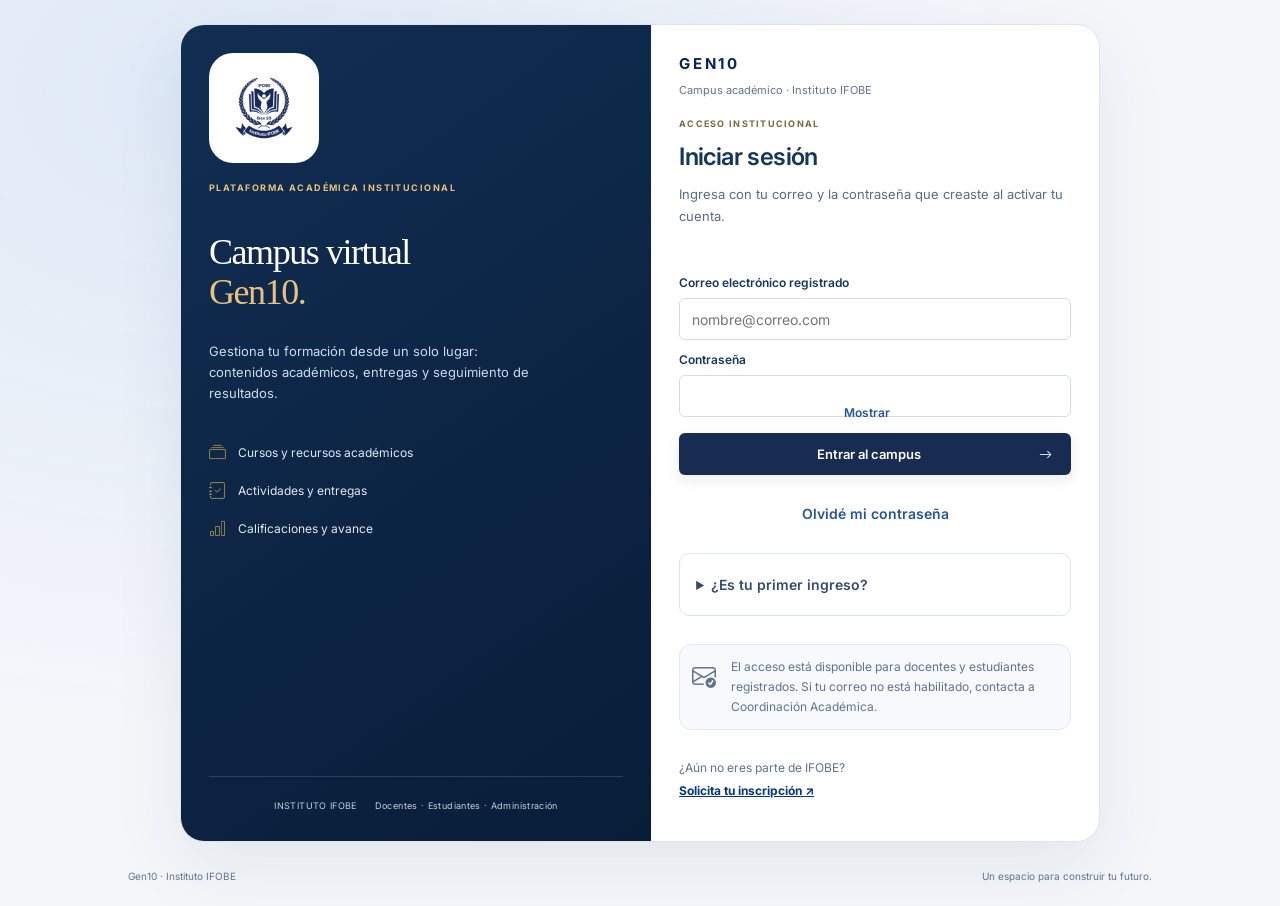
==== commit c774fcfd: "Add files via upload" ====
--- a/gen10.html
+++ b/gen10.html
@@ -8,18 +8,22 @@
   <link rel="icon" data-ifobe-imagen="icono">
   <link rel="stylesheet" href="vendor/bootstrap-icons/bootstrap-icons.min.css">
   <link rel="stylesheet" href="gen10.css">
-  <link rel="stylesheet" href="gen10-institucional.css">
+  <link rel="stylesheet" href="gen10-institucional.css?v=perfil-cabecera-8">
   <script src="inscripcion-config.js" defer></script>
   <script src="gen10-archivos.js" defer></script>
-  <script src="gen10.js" defer></script>
+  <script src="vendor/jspdf.umd.min.js" defer></script>
+  <script src="gen10-pdf.js" defer></script>
+  <script src="gen10-perfil.js" defer></script>
+  <script src="gen10.js" defer></script>
   <script src="gen10-slider.js" defer></script>
+<script src="gen10-menu.js" defer></script>
 </head>
 <body>
   <a class="skip-link" href="#contenido">Saltar al contenido</a>
   <header class="campus-top">
     <a class="campus-brand" href="gen10.html" aria-label="Gen10 IFOBE, inicio"><img data-ifobe-imagen="logo" alt=""><span>gen<span class="brand-ten">10</span><small>EL CAMPUS DE IFOBE</small></span></a>
     <span class="top-caption">Aprender. Compartir. Crecer.</span>
-    <div id="account" hidden><span id="accountName"></span><button id="logout" class="quiet" type="button">Salir <i class="bi bi-box-arrow-right" aria-hidden="true"></i></button></div>
+    <div id="account" hidden><span id="accountName"></span><details id="notifications" class="notification-menu"><summary aria-label="Notificaciones"><i class="bi bi-bell" aria-hidden="true"></i><span id="notificationCount" hidden></span></summary><div class="notification-dropdown"><strong>Mis avisos</strong><div id="notificationList"></div></div></details><button id="accountProfile" class="account-profile" type="button" data-view="perfil" aria-label="Abrir mi perfil" title="Mi perfil"><span class="profile-avatar profile-placeholder"><i class="bi bi-person" aria-hidden="true"></i></span></button><button id="logout" class="quiet" type="button">Salir <i class="bi bi-box-arrow-right" aria-hidden="true"></i></button></div>
   </header>
   <div id="notice" class="notice" role="status" aria-live="polite" tabindex="-1" hidden></div>
   <main id="contenido">
@@ -55,30 +59,14 @@
       </div>
     </section>
     <section id="campus" class="campus-layout" hidden aria-label="Mi campus">
-      <aside class="campus-sidebar"><p class="eyebrow">MI ESPACIO</p><nav aria-label="Campus"><button type="button" id="profileNav" data-view="perfil"><i class="bi bi-person" aria-hidden="true"></i> Datos y documentos</button><button type="button" data-view="inicio"><i class="bi bi-grid" aria-hidden="true"></i> Mi inicio</button><button type="button" data-view="cursos"><i class="bi bi-collection" aria-hidden="true"></i> Mis cursos</button><button type="button" data-view="tareas"><i class="bi bi-journal-check" aria-hidden="true"></i> Tareas</button><button type="button" data-view="examenes"><i class="bi bi-ui-checks" aria-hidden="true"></i> Exámenes</button><button type="button" data-view="seguimiento"><i class="bi bi-bar-chart" aria-hidden="true"></i> Notas y avance</button><button type="button" id="adminNav" data-view="administracion" hidden><i class="bi bi-people" aria-hidden="true"></i> Administración</button></nav><div class="sidebar-note"><i class="bi bi-lightbulb" aria-hidden="true"></i><p>Un paso a la vez.<br>Cada día, más cerca.</p></div></aside>
-      <div class="campus-content"><section class="campus-slider" aria-label="Imágenes del Instituto IFOBE" aria-roledescription="carrusel">
-  <div class="campus-slide" role="group" aria-label="1 de 2">
-    <img class="campus-slide-background" src="img/fondo2.png" alt="" width="2000" height="1414">
-    <img class="campus-slide-logo" data-ifobe-imagen="logo" alt="Escudo del Instituto IFOBE" width="500" height="500">
-    <div><p>INSTITUTO IFOBE</p><h2>Tu formación nos une.</h2><span>Bienvenido a nuestro campus Gen10</span></div>
-  </div>
-  <div class="campus-slide" role="group" aria-label="2 de 2" hidden>
-    <img class="campus-slide-background" src="img/fondo2.png" alt="" width="2000" height="1414" loading="lazy">
-    <img class="campus-slide-logo" data-ifobe-imagen="logo" alt="Escudo del Instituto IFOBE" width="500" height="500">
-    <div><p>GEN10 · IFOBE</p><h2>Aprender. Compartir. Crecer.</h2><span>Un espacio para construir tu futuro</span></div>
-  </div>
-  <div class="campus-slider-controls">
-    <button type="button" data-slider-prev aria-label="Imagen anterior">‹</button>
-    <span data-slider-count>1 / 2</span>
-    <button type="button" data-slider-next aria-label="Imagen siguiente">›</button>
-    <button type="button" data-slider-pause aria-pressed="false">Pausar</button>
-  </div>
-</section><div class="workspace-bar"><span id="breadcrumb">Mi inicio</span><button type="button" class="quiet" id="refresh"><i class="bi bi-arrow-clockwise" aria-hidden="true"></i> Actualizar</button></div><div id="view"></div></div>
+      <aside class="campus-sidebar"><p class="eyebrow">MI ESPACIO</p><button type="button" id="mobileMenuToggle" class="mobile-menu-toggle" aria-expanded="false" aria-controls="campusNavigation"><span><i class="bi bi-list" aria-hidden="true"></i> Menú</span><span id="mobileMenuLabel">Mi inicio</span><i class="bi bi-chevron-down" aria-hidden="true"></i></button><nav id="campusNavigation" aria-label="Campus"><button type="button" id="profileNav" data-view="perfil"><i class="bi bi-person" aria-hidden="true"></i> Mi perfil</button><button type="button" id="studentDataNav" data-view="expediente" hidden><i class="bi bi-folder" aria-hidden="true"></i> Datos y documentos del alumno</button><button type="button" data-view="inicio"><i class="bi bi-grid" aria-hidden="true"></i> Mi inicio</button><button type="button" data-view="cursos"><i class="bi bi-collection" aria-hidden="true"></i> Mis cursos</button><button type="button" data-view="tareas"><i class="bi bi-journal-check" aria-hidden="true"></i> Tareas</button><button type="button" data-view="examenes"><i class="bi bi-ui-checks" aria-hidden="true"></i> Exámenes</button><button type="button" data-view="seguimiento"><i class="bi bi-bar-chart" aria-hidden="true"></i> Notas y avance</button><button type="button" id="adminNav" data-view="administracion" hidden><i class="bi bi-people" aria-hidden="true"></i> Administración</button></nav><div class="sidebar-note"><i class="bi bi-lightbulb" aria-hidden="true"></i><p>Un paso a la vez.<br>Cada día, más cerca.</p></div></aside>
+      <div class="campus-content"><div class="campus-slider" hidden aria-hidden="true"><img class="campus-banner-image" alt=""></div><div class="workspace-bar"><span id="breadcrumb">Mi inicio</span><button type="button" class="quiet" id="refresh"><i class="bi bi-arrow-clockwise" aria-hidden="true"></i> Actualizar</button></div><div id="view"></div></div>
     </section>
   </main>
   <footer class="campus-footer"><span>Gen10 · Instituto IFOBE</span><span>Un espacio para construir tu futuro.</span></footer>
   <dialog id="editor" aria-labelledby="editorTitle"><div class="dialog-heading"><h2 id="editorTitle"></h2><button type="button" id="closeEditor" class="quiet" aria-label="Cerrar">✕</button></div><form id="editorForm"><div id="editorFields"></div><p id="editorError" class="form-error" role="alert" hidden></p><div class="dialog-actions"><button type="submit" id="saveEditor">Guardar</button></div></form></dialog>
   <dialog id="fileViewer" class="file-viewer" aria-labelledby="fileTitle"><div class="dialog-heading"><h2 id="fileTitle">Archivo</h2><button id="closeFile" class="quiet" type="button">Cerrar</button></div><div id="fileContent"></div><div class="dialog-actions"><a id="fileOpen" class="download-file" target="_blank" rel="noopener noreferrer" hidden>Abrir en otra pestaña</a><a id="fileDownload" class="download-file" download hidden>Descargar archivo</a></div></dialog>
   <dialog id="loadingDialog" class="loading-dialog" aria-labelledby="loadingTitle" aria-describedby="loadingMessage"><div class="loading-spinner" aria-hidden="true"></div><h2 id="loadingTitle">Un momento</h2><p id="loadingMessage" role="status" aria-live="polite">Preparando tu campus…</p><span>Gen10 · Instituto IFOBE</span></dialog>
+  <dialog id="welcomeDialog" class="welcome-dialog" aria-labelledby="welcomeTitle" aria-describedby="welcomeDescription"><div class="welcome-brand"><img src="img/Logogen10.png" alt="Instituto IFOBE"><span>GEN10 · INSTITUTO IFOBE</span></div><div class="welcome-body"><p class="eyebrow">TU FORMACIÓN CONTINÚA AQUÍ</p><h2 id="welcomeTitle">Bienvenido a tu campus</h2><p id="welcomeName"></p><p id="welcomeDescription">Un espacio para aprender, compartir y avanzar. Encuentra tus cursos, consulta tus actividades y sigue tus resultados desde el menú.</p><div class="welcome-tip"><i class="bi bi-person-circle" aria-hidden="true"></i><span>Hazlo tuyo: completa tus datos y añade tu foto en <strong>Mi perfil</strong>.</span></div><button type="button" id="welcomeContinue" autofocus>Comenzar <i class="bi bi-arrow-right" aria-hidden="true"></i></button></div></dialog>
 </body>
 </html>
--- a/gen10-institucional.css
+++ b/gen10-institucional.css
@@ -131,7 +131,7 @@
 .art-card{background:#edf4ff;box-shadow:10px 12px 0 #021a3e}
 .art-circle{border-color:#5480b2}
 .art-lines b{background:#7294bf}.art-lines b:last-child{background:#ccdff8}
-.campus-layout{grid-template-columns:240px minmax(0,1fr);padding:0;max-width:none;min-height:calc(100svh - 160px)}
+.campus-layout{grid-template-columns:220px minmax(0,1fr);padding:0;max-width:none;min-height:calc(100svh - 160px)}
 #contenido:has(.campus-layout:not([hidden])){max-width:none}
 .campus-sidebar{position:relative;background:linear-gradient(145deg,#052759,#021a3e);color:white;padding:28px 12px;border:0}
 .campus-sidebar>.eyebrow{padding-left:15px;color:#aec5e5}
@@ -170,8 +170,9 @@
  .campus-footer{padding:20px 14px}
 }
 
+.mobile-menu-toggle{display:none}
 /* Keep navigation anchored while the document content scrolls. */
-:root{--campus-header-height:98px;--campus-menu-height:76px}
+:root{--campus-header-height:80px;--campus-menu-height:76px}
 html{scroll-padding-top:calc(var(--campus-header-height) + 16px)}
 body{padding-top:var(--campus-header-height)}
 .campus-top{position:fixed;inset:0 0 auto;z-index:100;height:var(--campus-header-height);min-height:0;flex-wrap:nowrap;margin:0;width:100%}
@@ -180,9 +181,9 @@
 #accountName{overflow:hidden;text-overflow:ellipsis;white-space:nowrap}
 #logout{flex-shrink:0}
 .skip-link{position:fixed;z-index:110}
-.campus-sidebar{position:fixed;inset:var(--campus-header-height) auto 0 0;z-index:90;width:240px;overflow-y:auto;overscroll-behavior:contain}
+.campus-sidebar{position:fixed;inset:var(--campus-header-height) auto 0 0;z-index:90;width:220px;overflow-y:auto;overscroll-behavior:contain}
 .campus-content{grid-column:2;min-width:0}
-body:has(#campus:not([hidden])) .campus-footer{margin-left:240px}
+body:has(#campus:not([hidden])) .campus-footer{margin-left:220px}
 @media(max-width:900px){
  .top-caption{display:none}
  body:has(#campus:not([hidden])){padding-top:calc(var(--campus-header-height) + var(--campus-menu-height))}
@@ -266,13 +267,13 @@
 .panel,.course-card,.stat{border-color:#e0e7f0;box-shadow:0 5px 20px #142d4e05;border-radius:16px}
 .course-card{transition:box-shadow .2s,transform .2s}
 .course-card:hover{box-shadow:0 12px 30px #142d4e12;transform:translateY(-2px)}
-.course-card .course-cover{height:240px;padding:0;background:#eef2f7}
+.course-card .course-cover{height:220px;padding:0;background:#eef2f7}
 .course-cover .g10-cover-image{object-fit:contain;padding:12px}
 .course-cover:has(.g10-cover-image:not([hidden]))>.bi{visibility:hidden}
 .course-cover .badge{top:auto;bottom:10px;right:10px;font-size:10px}
 .course-hero{background:#eef2f7;border-radius:16px;overflow:hidden;margin:20px 0}
 .course-hero img{display:block;width:100%;height:auto;max-height:520px;object-fit:contain;margin:0;border-radius:0;padding:16px}
-.cover-preview{height:240px;object-fit:contain;background:#eef2f7;padding:12px}
+.cover-preview{height:220px;object-fit:contain;background:#eef2f7;padding:12px}
 .loading-dialog{width:min(360px,calc(100vw - 40px));padding:36px 28px;text-align:center;border:1px solid #dce4ef;border-radius:22px;box-shadow:0 24px 80px #081d3833;color:#142d4e}
 .loading-dialog::backdrop{background:#081d3870;backdrop-filter:blur(5px)}
 .loading-dialog h2{font-size:22px;margin:22px 0 10px}
@@ -282,31 +283,25 @@
 @keyframes campus-spin{to{transform:rotate(360deg)}}
 @media(max-width:700px){body:has(#access:not([hidden])) #access{grid-template-columns:1fr;border-radius:18px}body:has(#access:not([hidden])) #access .access-story{padding:28px;min-height:0}body:has(#access:not([hidden])) #access .institute-logo{width:100px;height:100px;margin-bottom:20px;border-radius:16px}body:has(#access:not([hidden])) #access .access-story h1{font-size:36px}body:has(#access:not([hidden])) #access .access-form{padding:28px 24px}.course-card .course-cover{height:220px}}
 @media(prefers-reduced-motion:reduce){.course-card{transition:none}.course-card:hover{transform:none}.loading-spinner{animation-duration:2.5s}}
-/* Carrusel institucional, exclusivamente dentro del campus autenticado. */
-.campus-slider{position:relative;overflow:hidden;border:1px solid #dce3eb;border-radius:14px;margin-bottom:24px;background:#fff;color:#041f48}
-.campus-slide{position:relative;isolation:isolate;display:flex;align-items:center;gap:26px;min-height:230px;padding:26px 7% 65px}
-.campus-slide-background{position:absolute;inset:0;z-index:-1;width:100%;height:100%;object-fit:cover}
-.campus-slide-logo{width:130px;height:130px;object-fit:contain;flex-shrink:0}
-.campus-slide>div{padding:12px;border-radius:12px;background:rgba(255,255,255,.94)}
-.campus-slide p{margin:0 0 8px;font-size:11px;font-weight:700;letter-spacing:2px;color:#8a641f}
-.campus-slide h2{margin:0 0 8px;font-size:clamp(23px,3vw,34px);line-height:1.2;color:#041f48}
-.campus-slide span{font-size:14px;color:#52657e}
-.campus-slider-controls{position:absolute;bottom:12px;left:50%;transform:translateX(-50%);display:flex;align-items:center;gap:12px;padding:4px 8px;border-radius:24px;background:#fff;box-shadow:0 2px 12px #041f4815;white-space:nowrap}
-.campus-slider-controls button{width:auto;min-width:36px;min-height:36px;padding:4px 12px;margin:0;border-radius:20px;font-size:16px}
-.campus-slider-controls span{font-size:12px}
-@media(max-width:700px){.campus-slide{gap:8px;padding:22px 12px 66px;min-height:210px}.campus-slide-logo{width:75px;height:75px}.campus-slide h2{font-size:22px}.campus-slide span{font-size:12px}.campus-slide p{font-size:9px;letter-spacing:1px}}
+/* Compact decorative banner. */
+#campus .campus-slider{position:relative;width:100%;height:100px;min-height:0;max-height:100px;overflow:hidden;margin:0 0 16px;padding:0;border:1px solid #dce5ef;border-radius:12px;box-sizing:border-box;background:#fff}
+#campus .campus-slider[hidden]{display:none}
+#campus .campus-slider .campus-banner-image{position:absolute;inset:0;display:block;width:100%;height:100%;max-width:100%;max-height:100%;margin:0;object-fit:cover;object-position:center}
+@media(max-width:600px){#campus .campus-slider{height:70px;max-height:70px;margin-bottom:12px;border-radius:9px}}
 
 /* Mantiene la información dentro de una columna de lectura compacta. */
-#campus.campus-layout{width:100%;max-width:none;margin:0;grid-template-columns:240px minmax(0,1fr)}
-#campus .campus-content{width:calc(100% - 48px);max-width:none;justify-self:stretch;margin:24px;padding:0;box-sizing:border-box;background:transparent;border:0;border-radius:0}
+#campus.campus-layout{width:100%;max-width:none;margin:0;grid-template-columns:220px minmax(0,1fr)}
+#campus .campus-content{width:calc(100% - 40px);max-width:1080px;justify-self:center;margin:20px;padding:0;box-sizing:border-box;background:transparent;border:0;border-radius:0}
 #view{min-width:0;overflow-wrap:anywhere}
+.course-lifecycle{display:flex;align-items:center;justify-content:space-between;gap:16px;flex-wrap:wrap;padding:16px 20px;margin:16px 0;border:1px solid #dce5ef;border-left:4px solid #b78a37;border-radius:12px;background:#fff}
+.course-lifecycle p{font-size:13px;color:#52657e;margin:6px 0 0}
 #view .panel,#view .course-card,#view .stat,#view .learning-overview>*,#view .agenda-item>div{min-width:0;max-width:100%;box-sizing:border-box}
 #view .prose{max-width:76ch;line-height:1.65}
 #view .panel p{line-height:1.65}
 #view .panel{padding:20px;margin:14px 0}
 #view .section-heading{margin:20px 0 14px;flex-wrap:wrap}
 #view .task-top{flex-wrap:wrap}
-#view .task-top>div{min-width:0;flex:1 1 240px}
+#view .task-top>div{min-width:0;flex:1 1 220px}
 #view .task-top small{white-space:normal}
 #view .resource{max-width:100%;white-space:normal}
 #view .table-wrap{max-width:100%;overflow-x:auto}
@@ -315,14 +310,146 @@
 #view .course-card .course-cover{height:160px}
 #view .course-body{padding:18px}
 #view .course-hero img{max-height:340px}
-#campus .campus-slider{background:#fff;border-color:#dce5f1;box-shadow:none}
-#campus .campus-slide{min-height:200px;padding:28px 8%;gap:28px;box-sizing:border-box;background:#fff}
-#campus .campus-slide-background{inset:0;width:100%;height:100%;object-fit:cover;object-position:center;opacity:1;mix-blend-mode:normal;background:#fff}
-#campus .campus-slide>div{background:rgba(255,255,255,.94);padding:12px 16px;border-radius:10px;min-width:0}
-#campus .campus-slide h2{font-size:clamp(23px,2.4vw,34px)}
-#campus .campus-slider-controls{position:static;transform:none;justify-content:center;gap:10px;padding:8px 12px;border-radius:0;border-top:1px solid #e5ebf4;box-shadow:none;background:#fff}
-#campus .campus-slide-logo{width:105px;height:105px}
 #campus .workspace-bar{margin-bottom:18px;gap:12px;flex-wrap:wrap}
 @media(max-width:1100px){#view .learning-overview{grid-template-columns:minmax(0,1fr);gap:16px}}
-@media(max-width:900px){#campus.campus-layout{grid-template-columns:minmax(0,1fr)}#campus .campus-content{width:calc(100% - 32px);margin:16px;padding:0}#campus .campus-slide{padding:22px 16px;gap:12px;min-height:175px}#campus .campus-slide>div{padding:10px}}
-@media(max-width:600px){#campus .campus-content{width:100%;margin:12px 0;padding:14px}#view .stats-grid{grid-template-columns:minmax(0,1fr)}#view .stat{display:flex;align-items:center;gap:14px;padding:12px 14px}#view .stat strong{font-size:24px;margin:0}#view .stat span{font-size:12px}#view .panel{padding:16px}#campus .campus-slide-logo{width:70px;height:70px}#campus .campus-slide{min-height:175px}#view .course-card .course-cover{height:140px}}
+@media(max-width:900px){#campus.campus-layout{grid-template-columns:minmax(0,1fr)}#campus .campus-content{width:calc(100% - 32px);margin:16px;padding:0}}
+@media(max-width:600px){#campus .campus-content{width:100%;margin:12px 0;padding:14px}#view .stats-grid{grid-template-columns:minmax(0,1fr)}#view .stat{display:flex;align-items:center;gap:14px;padding:12px 14px}#view .stat strong{font-size:24px;margin:0}#view .stat span{font-size:12px}#view .panel{padding:16px}#view .course-card .course-cover{height:140px}}
+
+/* Keep notices below fixed navigation and align them with the workspace. */
+body:has(#campus:not([hidden])) #notice{position:sticky;top:calc(var(--campus-header-height) + 8px);z-index:105;width:calc(100% - 260px);max-width:1080px;margin:12px max(20px,calc((100vw - 220px - 1080px)/2)) 0 auto;padding:12px 16px;box-sizing:border-box;overflow-wrap:anywhere;box-shadow:0 4px 18px #142d4e15}
+#campus .welcome-banner{padding:22px 24px;border-radius:14px}
+#campus .welcome-banner h1{font-size:26px;margin-bottom:8px}
+#campus .welcome-banner p{font-size:13px;max-width:64ch}
+#view .stats-grid{gap:12px;margin:16px 0 20px}
+#view .stat{padding:14px 16px;border-radius:12px}
+#view .stat strong{font-size:26px;margin-bottom:4px}
+#view .section-heading h2{font-size:21px}
+#view .course-grid{gap:16px}
+#view .course-body{padding:16px}
+#view .course-hero img{max-height:240px;object-fit:contain}
+@media(max-width:900px){
+ body:has(#campus:not([hidden])) #notice{top:calc(var(--campus-header-height) + var(--campus-menu-height) + 8px);width:calc(100% - 32px);margin:12px 16px 0}
+ #campus .campus-content{max-width:1080px}
+ .campus-sidebar{width:100%}
+}
+@media(max-width:600px){
+ body:has(#campus:not([hidden])) #notice{width:calc(100% - 24px);margin:10px 12px 0;max-height:30svh;overflow-y:auto}
+ #campus .welcome-banner{padding:18px}
+ #campus .welcome-banner h1{font-size:23px}
+}
+
+/* Desktop density: fit the campus at normal browser zoom. */
+@media(min-width:901px){
+ :root{--campus-header-height:64px}
+ .campus-top{padding:0 20px}
+ .campus-brand{font-size:26px;gap:9px}
+ .campus-brand img{width:40px;height:40px}
+ .campus-brand small{font-size:7px;margin-top:6px}
+ #account{font-size:12px;gap:12px}
+ #logout{min-height:34px;padding:7px 12px;font-size:12px}
+ .campus-sidebar{padding:18px 10px}
+ .campus-sidebar>.eyebrow{font-size:9px;margin-bottom:14px;padding-left:10px}
+ .campus-sidebar nav{display:flex;flex-direction:column;gap:4px}
+ .campus-sidebar nav button{min-height:36px;margin:0;padding:9px 10px;font-size:12px;line-height:1.3}
+ .campus-sidebar .bi{font-size:15px;margin-right:7px}
+ .sidebar-note{margin-top:24px;padding:14px;font-size:11px}
+ #campus .campus-content{margin:16px 20px}
+ #campus .workspace-bar{margin-bottom:12px;padding-bottom:10px}
+ #campus .workspace-bar button,#view button{min-height:34px;padding:8px 12px;font-size:12px}
+ #campus .campus-slider{height:76px;max-height:76px;margin-bottom:12px}
+ #campus .welcome-banner{padding:16px 20px;border-radius:12px}
+ #campus .welcome-banner .eyebrow{font-size:9px;margin-bottom:6px}
+ #campus .welcome-banner h1{font-size:23px;margin-bottom:6px}
+ #campus .welcome-banner p{font-size:12px;line-height:1.5;max-width:78ch}
+ #view .stats-grid{gap:10px;margin:12px 0 16px}
+ #view .stat{padding:10px 14px}
+ #view .stat strong{font-size:23px;margin-bottom:2px}
+ #view .stat span{font-size:11px}
+ #view .section-heading{margin:16px 0 10px}
+ #view .section-heading h2{font-size:19px}
+ #view .course-card{border-radius:12px}
+ #view .course-card .course-cover{height:110px}
+ #view .course-cover>.bi{font-size:30px}
+ #view .course-body{padding:14px}
+ #view .course-body h3{font-size:16px;line-height:1.3;margin:0 0 8px}
+ #view .course-body p{font-size:12px;line-height:1.5;min-height:0;margin:8px 0}
+ #view .course-body button{margin-top:8px}
+ #view .panel{padding:16px;margin:12px 0}
+ #view .panel h3{font-size:17px}
+ #view .learning-overview{gap:16px;margin:18px 0}
+ #view .agenda-item,#view .grade-preview-row{padding:12px 0;gap:12px}
+ #view .agenda-item h3{font-size:14px}
+}
+@media(min-width:1200px){#view .course-grid{grid-template-columns:repeat(3,minmax(0,1fr));gap:14px}}
+
+/* Compact access form on desktop. */
+@media(min-width:901px){
+ body:has(#access:not([hidden])) #contenido{max-width:960px;padding:24px 20px 16px}
+ body:has(#access:not([hidden])) #access .access-story{min-height:470px;padding:28px}
+ body:has(#access:not([hidden])) #access .institute-logo{width:110px;height:110px;margin-bottom:18px}
+ body:has(#access:not([hidden])) #access .access-story h1{font-size:36px;margin:16px 0}
+ body:has(#access:not([hidden])) #access .access-story>p:not(.eyebrow){font-size:13px;line-height:1.6}
+ body:has(#access:not([hidden])) #access .access-form{padding:28px}
+ #access .access-identity{margin-bottom:18px}
+ #access .access-form h2{font-size:24px}
+ #access form label{margin-top:12px;font-size:12px}
+ #access form input{min-height:42px;font-size:14px;padding:10px 12px}
+ #access form button[type=submit]{min-height:42px;margin-top:16px}
+ #access .password-toggle{top:4px;min-height:34px}
+ #access .access-note{padding:12px;font-size:12px}
+}
+
+/* Notification bell and compact expandable records. */
+.notification-menu{position:relative;flex-shrink:0;color:#142d4e}
+.notification-menu>summary{position:relative;display:flex;align-items:center;justify-content:center;width:36px;height:36px;cursor:pointer;list-style:none;border:1px solid #ffffff40;border-radius:50%;color:#fff}
+.notification-menu>summary::-webkit-details-marker{display:none}
+.notification-menu>summary:focus-visible{outline:3px solid #ffbc2d;outline-offset:3px}
+#notificationCount{position:absolute;top:-5px;right:-6px;min-width:17px;padding:2px 4px;background:#ffbc2d;color:#142d4e;border-radius:12px;font-size:10px;font-weight:700;text-align:center}
+.notification-dropdown{position:absolute;right:0;top:calc(100% + 10px);width:min(350px,calc(100vw - 28px));max-height:min(420px,65svh);overflow-y:auto;padding:14px;background:white;border:1px solid #dce5ef;border-radius:12px;box-shadow:0 12px 36px #061d4830;font-size:12px;white-space:normal}
+.notification-item{padding:10px 0;border-bottom:1px solid #e7edf4}
+.notification-item>summary{cursor:pointer;font-weight:600;line-height:1.5;overflow-wrap:anywhere}
+.notification-item p{font-size:12px;line-height:1.6;margin:8px 0;overflow-wrap:anywhere}
+#account .notification-item .quiet{color:#142d4e;border-color:#dce5ef;font-size:11px;padding:6px 9px;min-height:30px}
+#account .notification-item .quiet:hover{background:#eef3f9}
+.student-record>summary{cursor:pointer;font-weight:700;font-size:15px;overflow-wrap:anywhere}
+.document-section{padding:12px;margin:10px 0;border:1px solid #dce5ef;border-radius:9px;background:#f8fafc}
+.document-section>summary{cursor:pointer;font-size:13px;font-weight:600}
+.document-section[open]>summary{margin-bottom:10px}
+@media(max-width:600px){.notification-dropdown{position:fixed;top:calc(var(--campus-header-height) + 4px);left:12px;right:12px;width:auto;max-height:60svh}}
+/* Menú móvil desplegable: todas las secciones al alcance del pulgar. */
+@media(max-width:900px){
+ :root{--campus-menu-height:58px}
+ #campus .campus-sidebar{height:auto;max-height:calc(100svh - var(--campus-header-height));padding:0 12px;overflow-y:auto;box-shadow:0 4px 12px #041f4820}
+ #campus .mobile-menu-toggle{display:flex;align-items:center;justify-content:space-between;gap:12px;width:100%;height:var(--campus-menu-height);min-height:44px;padding:8px 4px;border:0;background:transparent;color:white;border-radius:0;font-size:14px;text-align:left}
+ .mobile-menu-toggle>span:first-child{display:flex;align-items:center;gap:8px;flex-shrink:0;font-weight:700}
+ #mobileMenuLabel{flex:1;overflow:hidden;text-overflow:ellipsis;white-space:nowrap;text-align:right;color:#e4c58b;font-size:12px}
+ #campus .mobile-menu-toggle .bi{margin:0}
+ #campus .campus-sidebar nav{display:none;height:auto;overflow:visible;flex-direction:column;align-items:stretch;gap:5px;padding:4px 0 14px}
+ #campus .campus-sidebar.menu-open nav{display:flex}
+ #campus .campus-sidebar nav button{flex:none;width:100%;min-height:46px;white-space:normal;padding:12px;font-size:13px;line-height:1.4;text-align:left;margin:0}
+ #campus .campus-sidebar.menu-open .bi-chevron-down{transform:rotate(180deg)}
+ .campus-top #account{gap:8px}
+ .campus-top #accountName{display:none}
+ .campus-top .campus-brand{font-size:25px;gap:7px}
+ .campus-top .campus-brand img{width:36px;height:40px}
+ .campus-top #logout{padding:8px;min-height:44px;font-size:12px}
+}
+.profile-avatar{display:block;width:96px;height:96px;object-fit:cover;border-radius:50%;border:3px solid #b78a37;background:#edf3f8;margin:0 0 16px}
+.profile-placeholder{display:grid;place-items:center;font-size:40px;color:#142d4e}
+#account .account-profile{display:grid;place-items:center;flex:0 0 44px;width:44px;height:44px;min-height:44px;padding:3px;border:0;border-radius:50%;background:transparent}
+#account .account-profile .profile-avatar{box-sizing:border-box;width:38px;height:38px;margin:0;border:2px solid #e4c58b;font-size:22px}
+#account .account-profile:hover{background:#ffffff20}
+#account .account-profile:focus-visible{outline:3px solid #ffbc2d;outline-offset:2px}
+@media(max-width:380px){.campus-top{padding-left:10px;padding-right:10px}.campus-top #account{gap:4px}.campus-top .campus-brand{font-size:21px;gap:4px}}
+.welcome-dialog{width:min(510px,calc(100% - 28px));padding:0;overflow:auto;border:0;border-radius:20px;box-shadow:0 24px 80px #041f4855}
+.welcome-brand{display:flex;align-items:center;gap:18px;padding:26px;background:linear-gradient(120deg,#041f48,#124678);border-bottom:4px solid #b78a37;color:#fff;font-size:12px;font-weight:700;letter-spacing:1.5px}
+.welcome-brand img{width:70px;height:70px;object-fit:contain;background:white;border-radius:14px;padding:4px}
+.welcome-body{padding:28px;color:#142d4e}
+.welcome-body .eyebrow{color:#8a6525;font-size:10px;margin-bottom:12px}
+.welcome-body h2{font-size:29px;line-height:1.2}
+#welcomeName{font-size:18px;font-weight:700;overflow-wrap:anywhere}
+#welcomeDescription{font-size:14px;color:#52647a}
+.welcome-tip{display:flex;gap:12px;align-items:center;background:#f2f5f8;padding:16px;border-radius:12px;font-size:13px;line-height:1.6;margin:22px 0}
+.welcome-tip .bi{font-size:25px;color:#b78a37}
+#welcomeContinue{width:100%;min-height:46px;background:#142d4e;color:white}
+@media(max-width:600px){.welcome-brand{padding:20px;gap:12px;font-size:10px}.welcome-body{padding:22px}.welcome-body h2{font-size:25px}}
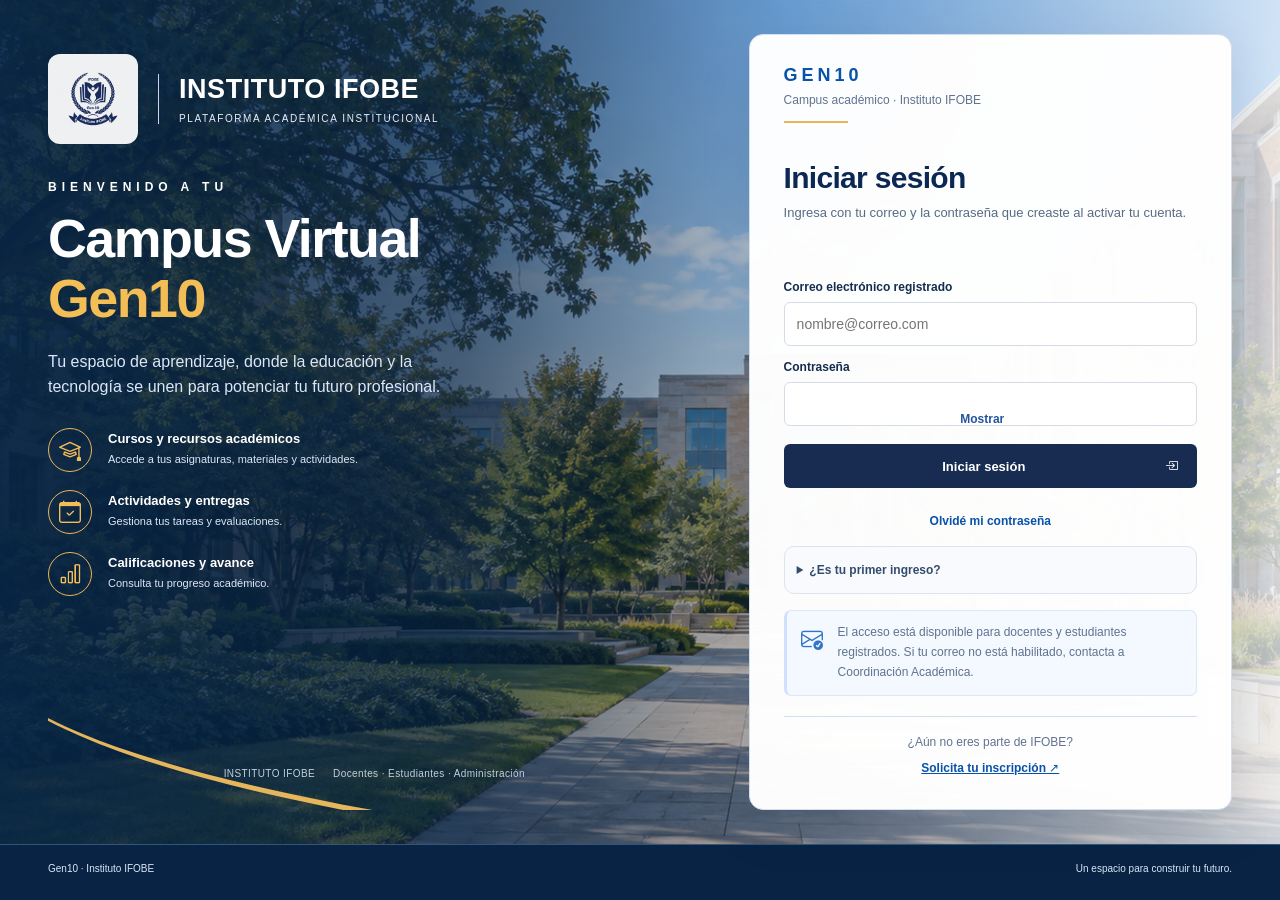
==== commit defdcebd: "Add files via upload" ====
--- a/gen10.html
+++ b/gen10.html
@@ -9,12 +9,13 @@
   <link rel="stylesheet" href="vendor/bootstrap-icons/bootstrap-icons.min.css">
   <link rel="stylesheet" href="gen10.css">
   <link rel="stylesheet" href="gen10-institucional.css?v=perfil-cabecera-8">
+  <link rel="stylesheet" href="gen10-acceso.css?v=campus-universitario-3">
   <script src="inscripcion-config.js" defer></script>
   <script src="gen10-archivos.js" defer></script>
   <script src="vendor/jspdf.umd.min.js" defer></script>
   <script src="gen10-pdf.js" defer></script>
   <script src="gen10-perfil.js" defer></script>
-  <script src="gen10.js" defer></script>
+  <script src="gen10.js?v=mantenimiento-sincronizacion-10" defer></script>
   <script src="gen10-slider.js" defer></script>
 <script src="gen10-menu.js" defer></script>
 </head>
@@ -29,11 +30,11 @@
   <main id="contenido">
     <section id="access" class="access-layout" aria-labelledby="accessTitle">
       <div class="access-story">
-        <img class="institute-logo" data-ifobe-imagen="logo" width="500" height="500" alt="Escudo del Instituto IFOBE">
-        <p class="eyebrow">PLATAFORMA ACADÉMICA INSTITUCIONAL</p>
-        <h1 id="accessTitle">Campus virtual<br><em>Gen10.</em></h1>
-        <p>Gestiona tu formación desde un solo lugar: contenidos académicos, entregas y seguimiento de resultados.</p>
-        <ul class="access-capabilities"><li><i class="bi bi-collection" aria-hidden="true"></i> Cursos y recursos académicos</li><li><i class="bi bi-journal-check" aria-hidden="true"></i> Actividades y entregas</li><li><i class="bi bi-bar-chart" aria-hidden="true"></i> Calificaciones y avance</li></ul>
+        <div class="access-institute"><img class="institute-logo" data-ifobe-imagen="logo" width="500" height="500" alt="Escudo del Instituto IFOBE"><div><strong>INSTITUTO IFOBE</strong><span>PLATAFORMA ACADÉMICA INSTITUCIONAL</span></div></div>
+        <p class="eyebrow">BIENVENIDO A TU</p>
+        <h1 id="accessTitle">Campus Virtual<br><em>Gen10</em></h1>
+        <p>Tu espacio de aprendizaje, donde la educación y la tecnología se unen para potenciar tu futuro profesional.</p>
+        <ul class="access-capabilities"><li><i class="bi bi-mortarboard" aria-hidden="true"></i><div><strong>Cursos y recursos académicos</strong><small>Accede a tus asignaturas, materiales y actividades.</small></div></li><li><i class="bi bi-calendar-check" aria-hidden="true"></i><div><strong>Actividades y entregas</strong><small>Gestiona tus tareas y evaluaciones.</small></div></li><li><i class="bi bi-bar-chart" aria-hidden="true"></i><div><strong>Calificaciones y avance</strong><small>Consulta tu progreso académico.</small></div></li></ul>
         <div class="story-footer"><span>INSTITUTO IFOBE</span><span>Docentes · Estudiantes · Administración</span></div>
       </div>
       <div class="access-form">
@@ -43,7 +44,7 @@
         <form id="loginForm">
           <label for="loginEmail">Correo electrónico registrado</label><input id="loginEmail" name="username" type="email" autocomplete="username" placeholder="nombre@correo.com" maxlength="150" required>
           <label for="loginPassword">Contraseña</label><div class="password-field"><input id="loginPassword" name="password" type="password" autocomplete="current-password" minlength="12" maxlength="128" required><button type="button" class="password-toggle" data-password="loginPassword" aria-label="Mostrar contraseña" aria-pressed="false">Mostrar</button></div>
-          <button type="submit">Entrar al campus <i class="bi bi-arrow-right" aria-hidden="true"></i></button>
+          <button type="submit"><i class="bi bi-box-arrow-in-right" aria-hidden="true"></i> Iniciar sesión</button>
           <button id="recoverPassword" class="quiet" type="button">Olvidé mi contraseña</button>
           <details id="activationOptions" class="activation-options"><summary>¿Es tu primer ingreso?</summary><p>Activa tu cuenta una sola vez para crear tu contraseña. Tu correo debe estar habilitado por IFOBE.</p><button id="activateAccount" class="quiet" type="button">Activar mi cuenta</button></details>
         </form>
--- a/gen10-acceso.css
+++ b/gen10-acceso.css
@@ -0,0 +1,44 @@
+/* Presentación exclusiva del acceso; el campus conserva su diseño. */
+body:has(#access:not([hidden])){font-family:'Segoe UI',Arial,sans-serif;background-color:#102e4d;background-image:linear-gradient(90deg,#082647ed 0%,#082647b8 36%,#173b5d35 62%,#edf3f9c7 100%),var(--ifobe-fondo-acceso);background-size:cover;background-position:center center;background-repeat:no-repeat}
+body:has(#access:not([hidden])) .campus-top{display:none}
+body:has(#access:not([hidden])) #contenido{max-width:1500px;margin:0 auto;padding:32px 48px;min-height:calc(100svh - 56px);display:grid;align-items:center}
+body:has(#access:not([hidden])) #access{position:relative;grid-template-columns:1.35fr 1fr;gap:48px;overflow:visible;border:0;border-radius:0;box-shadow:none;background:transparent}
+body:has(#access:not([hidden])) #access .access-story{min-height:0;padding:20px 0 28px;background:transparent;border:0;isolation:isolate}
+body:has(#access:not([hidden])) #access .access-story::before{content:none}
+body:has(#access:not([hidden])) #access .access-story::after{content:'';position:absolute;bottom:-14px;left:-65px;width:105%;height:130px;border-bottom:6px solid #e5b65b;border-radius:0 0 0 100%;transform:rotate(5deg);z-index:-1;pointer-events:none}
+.access-institute{display:flex;align-items:center;gap:20px;margin-bottom:34px;width:100%}
+body:has(#access:not([hidden])) #access .institute-logo{width:90px;height:90px;background:#ffffffed;padding:6px;border-radius:12px;margin:0;flex-shrink:0}
+.access-institute>div{border-left:1px solid #c9d7e8;padding-left:20px}
+.access-institute strong{display:block;font:600 27px 'Segoe UI',Arial,sans-serif;letter-spacing:.02em;color:white}
+.access-institute span{display:block;font-size:10px;letter-spacing:1.6px;margin-top:8px;color:#e7eef9}
+body:has(#access:not([hidden])) #access .access-story>.eyebrow{color:#fff;font-size:12px;letter-spacing:5px;margin:0 0 10px}
+body:has(#access:not([hidden])) #access .access-story h1{font:600 clamp(42px,4.2vw,62px)/1.12 'Segoe UI',Arial,sans-serif;letter-spacing:-1.5px;margin:0 0 22px}
+body:has(#access:not([hidden])) #access .access-story h1 em{font-style:normal;color:#f4be57}
+body:has(#access:not([hidden])) #access .access-story>p:not(.eyebrow){font-size:16px;line-height:1.55;max-width:430px;margin:0 0 22px;color:#dbe7f7}
+body:has(#access:not([hidden])) .access-capabilities{gap:18px;margin:6px 0 20px;width:100%}
+.access-capabilities li{gap:16px;text-align:left}
+body:has(#access:not([hidden])) .access-capabilities .bi{display:grid;place-items:center;width:44px;height:44px;flex-shrink:0;border:1px solid #e9b657;border-radius:50%;font-size:22px;color:#f4be57}
+.access-capabilities strong{font-size:13px;color:white;display:block}
+.access-capabilities small{font-size:11px;line-height:1.5;display:block;margin-top:5px;color:#dbe7f7}
+body:has(#access:not([hidden])) .story-footer{border:0;padding-top:10px;font-size:10px}
+body:has(#access:not([hidden])) #access .access-form{position:relative;max-width:none;width:100%;padding:30px 34px;background:#fffffffa;border:1px solid #d3dfef;border-radius:14px;box-shadow:0 18px 50px #0b285521;align-self:center}
+#access .access-identity{border:0;margin:0 0 22px;padding:0;position:relative}
+#access .access-identity::after{content:'';position:absolute;width:64px;height:2px;background:#e9b657;bottom:-12px;left:0}
+#access .access-identity span{font-size:18px;letter-spacing:4px;color:#0752aa}
+#access .access-identity p{font-size:12px;margin-top:5px}
+#access .access-form>.eyebrow{display:none}
+#access .access-form h2{font:600 30px 'Segoe UI',Arial,sans-serif;letter-spacing:-.7px;color:#0b2855;margin:28px 0 8px}
+#access .access-form #accessHelp{font-size:13px;line-height:1.5;margin:0 0 16px}
+#access form label{font-size:12px;margin-top:14px;color:#142d4e}
+#access form input{min-height:44px;background:#fff;border:1px solid #cad7e9;border-radius:7px;font-size:14px}
+#access form button[type=submit]{background:linear-gradient(100deg,#0b2e5c,#123e70);border-radius:7px;min-height:44px;margin-top:18px;font-size:14px;box-shadow:none}
+#access #recoverPassword{display:block;margin-left:auto;padding:8px 0;font-size:12px;min-height:34px;color:#0752aa}
+#access #activationOptions{margin-top:8px;padding:8px 12px;font-size:12px;background:#f8fafd}
+#access .access-note{margin-top:16px;padding:12px 14px;border-radius:7px;border:1px solid #dbe6f6;border-left:3px solid #d0e1ff;background:#f4f8ff;font-size:11px;line-height:1.5}
+#access .access-note .bi{color:#3175cb;font-size:22px}
+#access .admissions-link{border-top:1px solid #d4dfed;padding-top:16px;margin:20px 0 0;text-align:center;font-size:12px}
+#access .admissions-link a{display:block;margin-top:7px;color:#0752aa;font-weight:600}
+body:has(#access:not([hidden])) .campus-footer{max-width:none;margin:0;min-height:56px;padding:18px 48px;background:#082344;color:#dbe7f7;border-top:1px solid #335578}
+@media(max-width:1000px){body:has(#access:not([hidden])) #contenido{padding:24px}body:has(#access:not([hidden])) #access{gap:28px;grid-template-columns:1fr 1fr}.access-institute{gap:12px}.access-institute strong{font-size:22px}.access-institute>div{padding-left:12px}.access-institute span{font-size:8px}body:has(#access:not([hidden])) #access .institute-logo{width:65px;height:65px}body:has(#access:not([hidden])) #access .access-form{padding:26px}}
+@media(max-width:700px){body:has(#access:not([hidden])) #contenido{padding:16px;display:block}body:has(#access:not([hidden])) #access{grid-template-columns:1fr;gap:18px;margin:0}body:has(#access:not([hidden])) #access .access-story{padding:14px 12px 18px}body:has(#access:not([hidden])) #access .access-story::before{inset:-16px}.access-institute{margin-bottom:22px}body:has(#access:not([hidden])) #access .access-story h1{font-size:42px;margin-bottom:14px}body:has(#access:not([hidden])) #access .access-story>p:not(.eyebrow){font-size:13px;margin-bottom:12px}body:has(#access:not([hidden])) .access-capabilities{gap:12px;margin:14px 0}.access-capabilities small{font-size:10px}body:has(#access:not([hidden])) #access .access-form{padding:24px 20px}body:has(#access:not([hidden])) .campus-footer{padding:16px 24px}.access-institute strong{font-size:23px}}
+@media(min-width:701px) and (max-height:760px){body:has(#access:not([hidden])) #contenido{padding-top:18px;padding-bottom:18px}.access-institute{margin-bottom:22px}body:has(#access:not([hidden])) #access .access-form{padding:22px 28px}body:has(#access:not([hidden])) #access .access-story h1{font-size:48px}#access .access-form h2{font-size:27px;margin-top:24px}#access .access-form #accessHelp{margin-bottom:10px}#access form label{margin-top:10px}#access .access-note{margin-top:12px}#access .admissions-link{margin-top:14px;padding-top:12px}}
